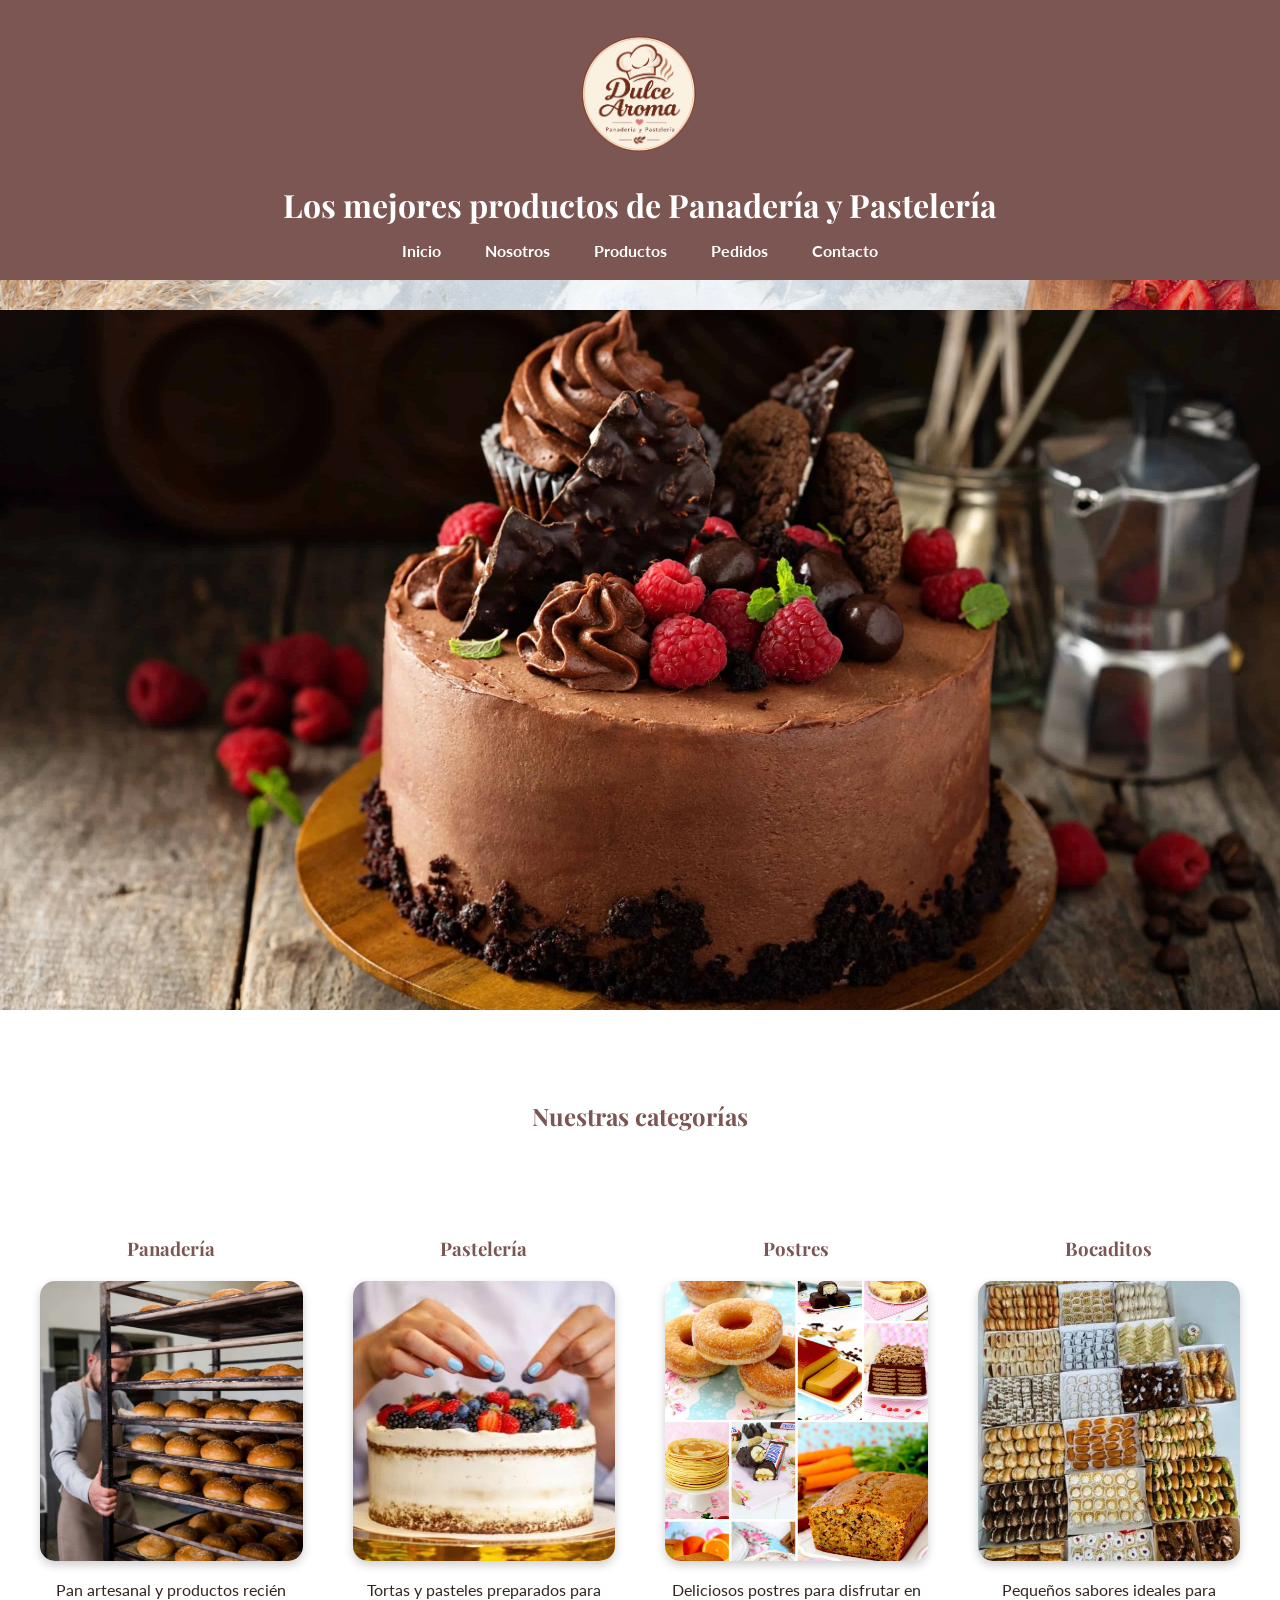
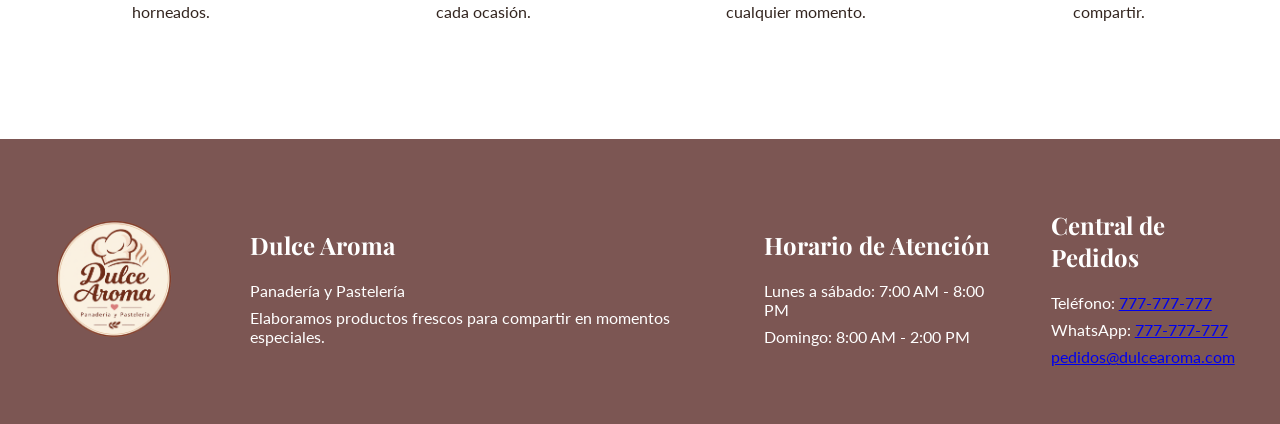
==== index.html @ d4d4fe7e "actualizacion 1" ====
<!DOCTYPE html>
<html lang="es">
<head>
    <meta charset="UTF-8">
    <meta name="viewport" content="width=device-width, initial-scale=1.0">
    <title>Dulce Aroma</title>

    <link rel="stylesheet" href="css/styles.css">

    <link rel="preconnect" href="https://fonts.googleapis.com">
    <link rel="preconnect" href="https://fonts.gstatic.com" crossorigin>
    <link href="https://fonts.googleapis.com/css2?family=Lato:wght@400;700&family=Playfair+Display:wght@600;700&display=swap" rel="stylesheet">
</head>

<body>

    <header>
        <img src="img/logo.webp" alt="Logotipo de Dulce Aroma">
        <h1>Los mejores productos de Panadería y Pastelería</h1>

        <nav>
            <a href="index.html">Inicio</a>
            <a href="nosotros.html">Nosotros</a>
            <a href="productos.html">Productos</a>
            <a href="pedidos.html">Pedidos</a>
            <a href="contacto.html">Contacto</a>
        </nav>
    </header>

    <main>

        <section class="slider">
            <div class="imagenes">
                <img src="img/BANNERS/banner1.webp" alt="Pan artesanal">
                <img src="img/BANNERS/banner2.webp" alt="Torta de chocolate">
                <img src="img/BANNERS/banner3.webp" alt="Pionono">
                <img src="img/BANNERS/banner4.webp" alt="Productos de panadería">
            </div>
        </section>

        <section class="categorias">
            <h2>Nuestras categorías</h2>

            <article>
                <h3>Panadería</h3>
                <img src="img/CATEGORIAS/categoria1.webp" alt="Productos de panadería">
                <p>Pan artesanal y productos recién horneados.</p>
            </article>

            <article>
                <h3>Pastelería</h3>
                <img src="img/CATEGORIAS/categoria2.webp" alt="Productos de pastelería">
                <p>Tortas y pasteles preparados para cada ocasión.</p>
            </article>

            <article>
                <h3>Postres</h3>
                <img src="img/CATEGORIAS/categoria3.webp" alt="Postres de Dulce Aroma">
                <p>Deliciosos postres para disfrutar en cualquier momento.</p>
            </article>

            <article>
                <h3>Bocaditos</h3>
                <img src="img/CATEGORIAS/categoria4.webp" alt="Bocaditos de Dulce Aroma">
                <p>Pequeños sabores ideales para compartir.</p>
            </article>

        </section>

    </main>

    <footer>

        <div>
            <img src="img/logo.webp" alt="Logotipo de Dulce Aroma">
        </div>

        <div>
            <h2>Dulce Aroma</h2>
            <p>Panadería y Pastelería</p>
            <p>Elaboramos productos frescos para compartir en momentos especiales.</p>
        </div>

        <div>
            <h2>Horario de Atención</h2>
            <p>Lunes a sábado: 7:00 AM - 8:00 PM</p>
            <p>Domingo: 8:00 AM - 2:00 PM</p>
        </div>

        <div>
            <h2>Central de Pedidos</h2>
            <p>Teléfono: <a href="tel:+51777777777">777-777-777</a></p>
            <p>WhatsApp: <a href="https://wa.me/51777777777">777-777-777</a></p>
            <p><a href="mailto:pedidos@dulcearoma.com">pedidos@dulcearoma.com</a></p>
        </div>

    </footer>

</body>
</html>
---- css/styles.css ----
* {
    box-sizing: border-box;
}

body {
    margin: 0;
    font-family: "lato", sans-serif;
    background-image: url('../img/fondo4.webp');
    background-size: cover;
    background-position: center;
    background-attachment: fixed;
    color: #33251F;
}
h1, h2, h3 {
    font-family: "Playfair Display", serif;
    
}


/* HEADER */

header {
    background-color: #7C5653;
    color: #FFFFFF;
    text-align: center;
    padding: 20px;
}

header img {
    width: 150px;
    max-width: 100%;
}

header h1 {
    color: #FFFFFF;
    margin: 10px 0 5px;
}

header p {
    margin: 0 0 20px;
    color: #FFFFFF;
}


/* MENU */

nav {
    margin-top: 15px;
}

nav a {
    color: #FFFFFF;
    text-decoration: none;
    margin: 0 20px;
    font-weight: bold;
}

nav a:hover {
    color: #F3E4D0;
}


/* CONTENIDO PRINCIPAL */

main {
    max-width: 1400px;
    margin: 0 auto;
    padding: 30px 40px;
}

section {
    margin-bottom: 70px;
}

section > h2 {
    text-align: center;
    color: #7C5653;
    margin-bottom: 35px;
}


/* PRIMERA SECCIÓN */

main section:first-child {
    width: 100vw;
    margin-left: calc(50% - 50vw);
    text-align: center;
}

main section:first-child img {
    width: 100%;
    display: block;
}

main section:first-child p {
    font-size: 18px;
}


/* CATEGORÍAS */

.categorias {
    display: grid;
    grid-template-columns: repeat(4, 1fr);
    gap: 50px;
}

.categorias h2 {
    grid-column: 1 / -1;
}


/* IMAGENES DE LAS CATEGORIAS */

.categorias article img {
    width: 100%;
    height: 280px;
    object-fit: cover;
    display: block;

    border-radius: 15px;
    box-shadow: 0 4px 10px rgba(0, 0, 0, 0.20);
}


/* PRODUCTOS DESTACADOS */

.productos-destacados {
    display: grid;
    grid-template-columns: repeat(4, 1fr);
    gap: 50px;
}

.productos-destacados h2 {
    grid-column: 1 / -1;
}


/* ARTÍCULOS */

article {
    background-color: transparent;
    padding: 0;
    margin: 0;
    text-align: center;
}

article h3 {
    color: #7C5653;
    margin-bottom: 20px;
}

article p {
    margin-top: 18px;
    line-height: 1.4;
}


/* FOOTER */

footer {
    background-color: #7C5653;
    color: #FFFFFF;
    padding: 50px 40px;

    display: flex;
    justify-content: space-around;
    align-items: center;

    gap: 60px;
}

footer section {
    margin-bottom: 0;
}

footer h2 {
    color: #FFFFFF;
}

footer p {
    margin: 8px 0;
}

footer img {
    width: 150px;
    height: auto;
}


/* SLIDER */

.slider {
    width: 100%;
    height: 700px;
    overflow: hidden;
}

.imagenes {
    display: flex;
    width: 400%;
    animation: cambiar 20s infinite;
}

.imagenes img {
    width: 25%;
    height: 700px;
    object-fit: cover;
}


/* ANIMACION DEL SLIDER */

@keyframes cambiar {

    0% {
        transform: translateX(0);
    }

    20% {
        transform: translateX(0);
    }

    25% {
        transform: translateX(-25%);
    }

    45% {
        transform: translateX(-25%);
    }

    50% {
        transform: translateX(-50%);
    }

    70% {
        transform: translateX(-50%);
    }

    75% {
        transform: translateX(-75%);
    }

    95% {
        transform: translateX(-75%);
    }

    100% {
        transform: translateX(0);
    }
}


/* PÁGINA NOSOTROS */

.nosotros-bloque {
    display: grid;
    grid-template-columns: 1fr 1fr;
    align-items: center;
    gap: 50px;
    max-width: 1200px;
    margin: 0 auto 70px;
    padding: 30px;
}

.nosotros-texto {
    text-align: left;
}

.nosotros-texto h2 {
    color: #7C5653;
    margin-bottom: 20px;
}

.nosotros-texto p {
    font-size: 18px;
    line-height: 1.6;
}

.nosotros-imagen img {
    width: 100%;
    height: 350px;
    object-fit: cover;
    border-radius: 20px;
    box-shadow: 0 4px 12px rgba(0, 0, 0, 0.20);
}


/* PÁGINA PRODUCTOS */

.producto-categoria {
    display: grid;
    grid-template-columns: 1fr 1fr;
    align-items: center;
    gap: 60px;
    max-width: 1200px;
    margin: 0 auto 70px;
    padding: 30px;
}

.producto-texto {
    text-align: left;
}

.producto-texto h2 {
    color: #7C5653;
    margin-bottom: 25px;
}

.producto-texto ul {
    padding-left: 25px;
}

.producto-texto li {
    font-size: 18px;
    margin-bottom: 10px;
}

.producto-imagen img {
    width: 100%;
    height: 350px;
    object-fit: cover;
    border-radius: 20px;
    box-shadow: 0 4px 12px rgba(0, 0, 0, 0.20);
}


/* RESPONSIVE TABLETS */

@media (max-width: 1024px) {

    main {
        padding: 30px;
    }

    nav a {
        margin: 0 10px;
    }

    .categorias {
        grid-template-columns: repeat(2, 1fr);
        gap: 30px;
    }

    .productos-destacados {
        grid-template-columns: repeat(2, 1fr);
        gap: 30px;
    }

    footer {
        gap: 30px;
    }

}


/* RESPONSIVE CELULARES */

@media (max-width: 768px) {

    /* BODY */

    body {
        background-attachment: scroll;
    }


    /* HEADER */

    header {
        padding: 15px;
    }

    header img {
        width: 120px;
    }

    header h1 {
        font-size: 24px;
    }


    /* MENÚ */

    nav {
        display: flex;
        flex-direction: column;
        align-items: center;
        gap: 12px;
    }

    nav a {
        margin: 0;
    }


    /* CONTENIDO */

    main {
        padding: 20px;
    }

    main h1 {
        font-size: 28px;
    }


    /* CATEGORÍAS */

    .categorias {
        grid-template-columns: 1fr;
        gap: 40px;
    }

    .categorias article img {
        height: 300px;
    }


    /* PRODUCTOS DESTACADOS */

    .productos-destacados {
        grid-template-columns: 1fr;
        gap: 40px;
    }


    /* SLIDER */

    .slider {
        height: 400px;
    }

    .imagenes img {
        height: 400px;
    }


    /* NOSOTROS */

    .nosotros-bloque {
        grid-template-columns: 1fr;
        gap: 30px;
        padding: 20px;
        margin-bottom: 50px;
    }

    .nosotros-texto {
        text-align: left;
    }

    .nosotros-texto h2 {
        text-align: center;
    }

    .nosotros-texto p {
        font-size: 16px;
    }

    .nosotros-imagen img {
        height: 300px;
    }


    /* PRODUCTOS */

    .producto-categoria {
        grid-template-columns: 1fr;
        gap: 30px;
        padding: 20px;
        margin-bottom: 50px;
    }

    .producto-texto {
        order: 1;
    }

    .producto-imagen {
        order: 2;
    }

    .producto-imagen img {
        height: 300px;
    }


    /* FOOTER */

    footer {
        flex-direction: column;
        text-align: center;
        padding: 40px 20px;
        gap: 30px;
    }

    footer section {
        width: 100%;
    }

    footer img {
        width: 120px;
    }

}
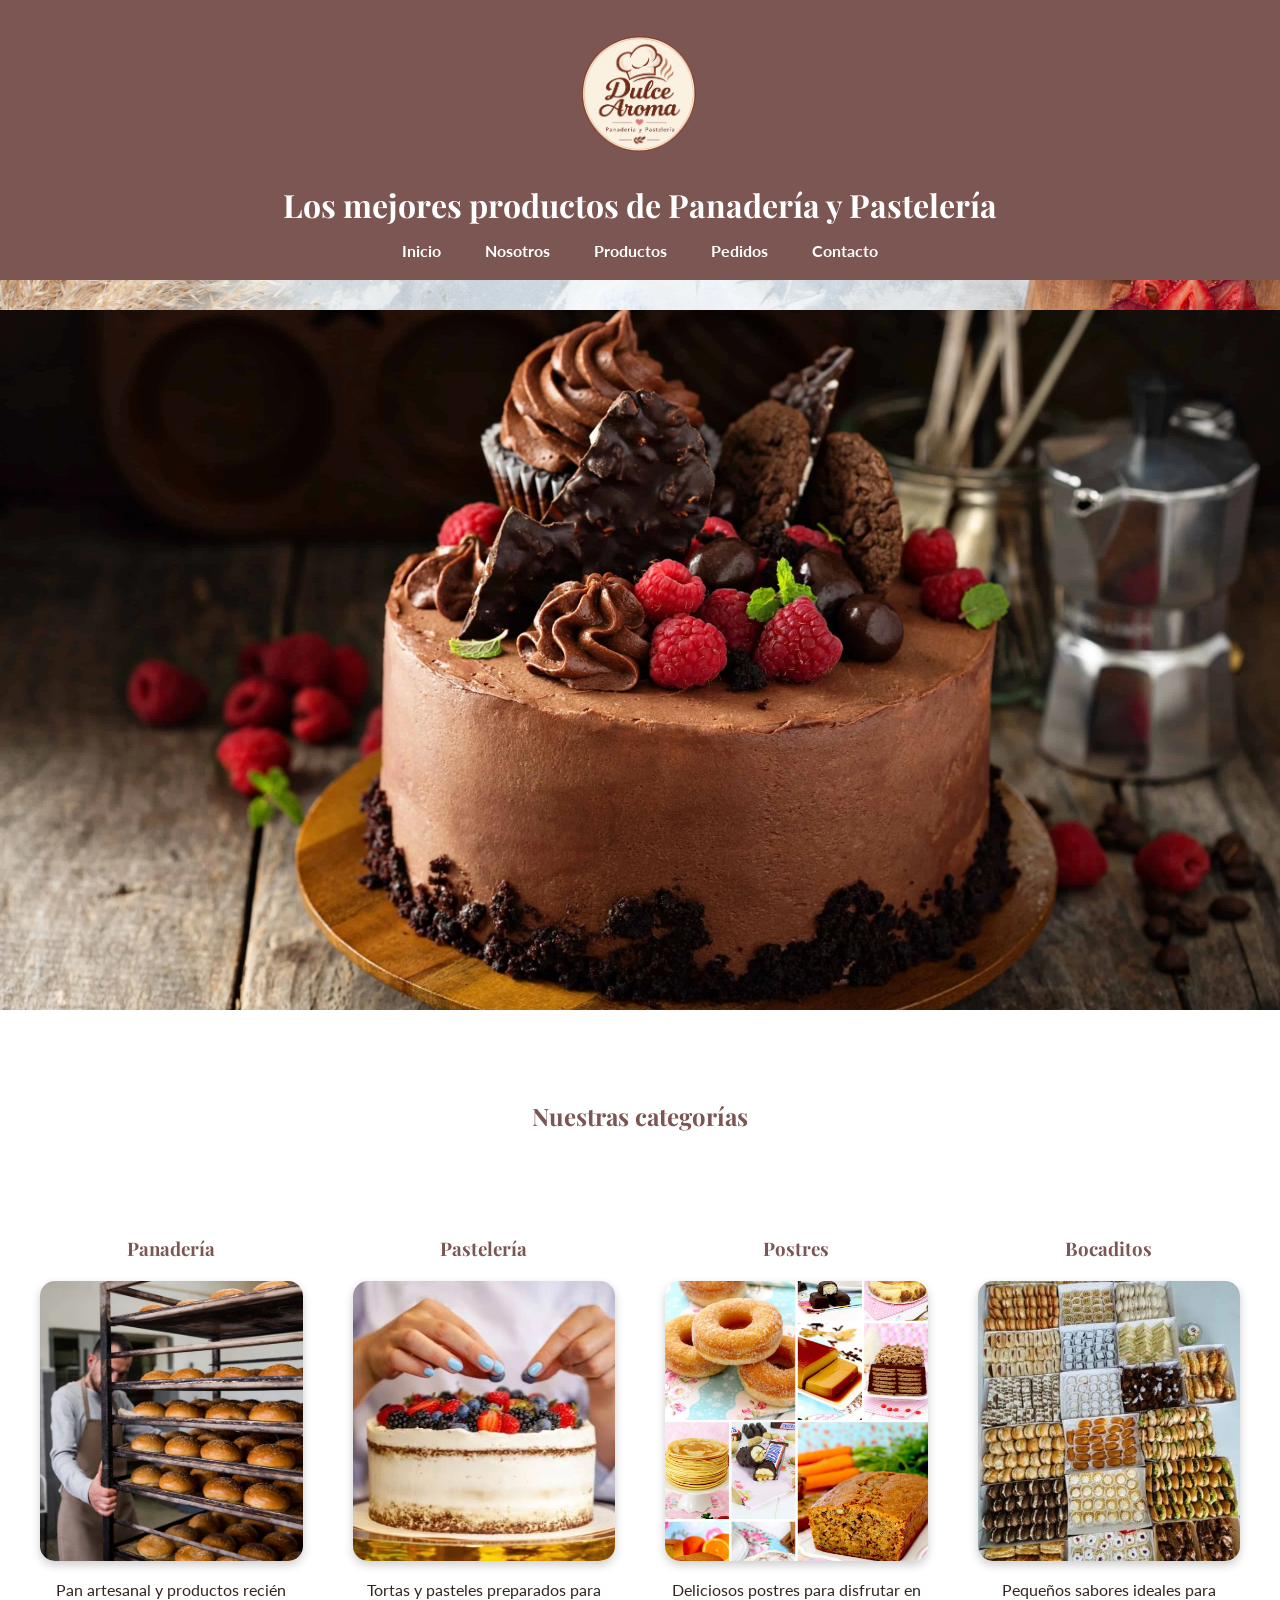
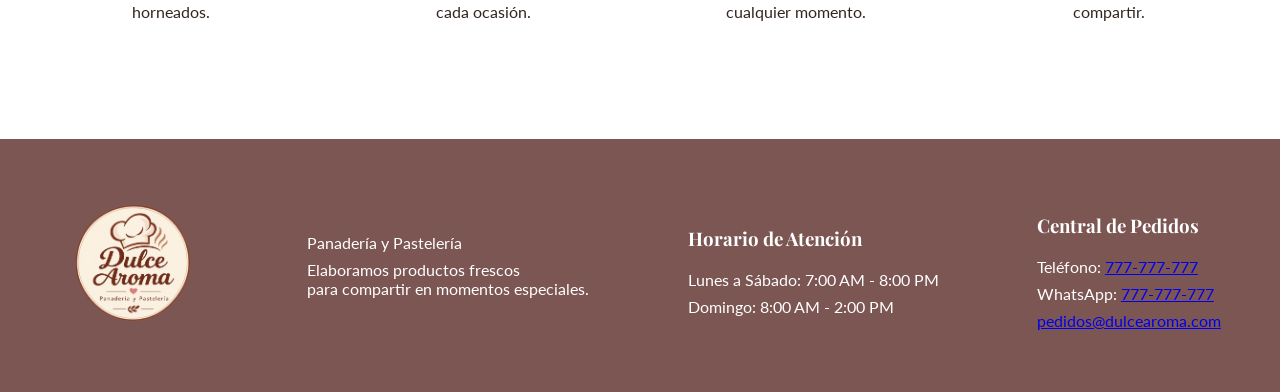
==== commit 71817ec4: "actualizacion 2" ====
--- a/index.html
+++ b/index.html
@@ -1,11 +1,13 @@
 <!DOCTYPE html>
 <html lang="es">
+
 <head>
     <meta charset="UTF-8">
     <meta name="viewport" content="width=device-width, initial-scale=1.0">
-    <title>Dulce Aroma</title>
 
     <link rel="stylesheet" href="css/styles.css">
+
+    <title>Dulce Aroma</title>
 
     <link rel="preconnect" href="https://fonts.googleapis.com">
     <link rel="preconnect" href="https://fonts.gstatic.com" crossorigin>
@@ -15,7 +17,9 @@
 <body>
 
     <header>
+
         <img src="img/logo.webp" alt="Logotipo de Dulce Aroma">
+
         <h1>Los mejores productos de Panadería y Pastelería</h1>
 
         <nav>
@@ -25,44 +29,66 @@
             <a href="pedidos.html">Pedidos</a>
             <a href="contacto.html">Contacto</a>
         </nav>
+
     </header>
 
     <main>
 
         <section class="slider">
+
             <div class="imagenes">
+
                 <img src="img/BANNERS/banner1.webp" alt="Pan artesanal">
                 <img src="img/BANNERS/banner2.webp" alt="Torta de chocolate">
                 <img src="img/BANNERS/banner3.webp" alt="Pionono">
-                <img src="img/BANNERS/banner4.webp" alt="Productos de panadería">
+                <img src="img/BANNERS/banner4.webp" alt="Panadería">
+
             </div>
+
         </section>
 
         <section class="categorias">
+
             <h2>Nuestras categorías</h2>
 
             <article>
+
                 <h3>Panadería</h3>
+
                 <img src="img/CATEGORIAS/categoria1.webp" alt="Productos de panadería">
+
                 <p>Pan artesanal y productos recién horneados.</p>
+
             </article>
 
             <article>
+
                 <h3>Pastelería</h3>
+
                 <img src="img/CATEGORIAS/categoria2.webp" alt="Productos de pastelería">
+
                 <p>Tortas y pasteles preparados para cada ocasión.</p>
+
             </article>
 
             <article>
+
                 <h3>Postres</h3>
+
                 <img src="img/CATEGORIAS/categoria3.webp" alt="Postres de Dulce Aroma">
+
                 <p>Deliciosos postres para disfrutar en cualquier momento.</p>
+
             </article>
 
             <article>
+
                 <h3>Bocaditos</h3>
+
                 <img src="img/CATEGORIAS/categoria4.webp" alt="Bocaditos de Dulce Aroma">
+
                 <p>Pequeños sabores ideales para compartir.</p>
+
             </article>
 
         </section>
@@ -72,26 +98,39 @@
     <footer>
 
         <div>
+
             <img src="img/logo.webp" alt="Logotipo de Dulce Aroma">
+
         </div>
 
         <div>
-            <h2>Dulce Aroma</h2>
+
             <p>Panadería y Pastelería</p>
-            <p>Elaboramos productos frescos para compartir en momentos especiales.</p>
+
+            <p>Elaboramos productos frescos <br> para compartir en momentos especiales.</p>
+
         </div>
 
         <div>
-            <h2>Horario de Atención</h2>
-            <p>Lunes a sábado: 7:00 AM - 8:00 PM</p>
+
+            <h3>Horario de Atención</h3>
+
+            <p>Lunes a Sábado: 7:00 AM - 8:00 PM</p>
+
             <p>Domingo: 8:00 AM - 2:00 PM</p>
+
         </div>
 
         <div>
-            <h2>Central de Pedidos</h2>
+
+            <h3>Central de Pedidos</h3>
+
             <p>Teléfono: <a href="tel:+51777777777">777-777-777</a></p>
-            <p>WhatsApp: <a href="https://wa.me/51777777777">777-777-777</a></p>
+
+            <p>WhatsApp: <a href="https://wa.me/51777777777" target="_blank" rel="noopener noreferrer">777-777-777</a></p>
+
             <p><a href="mailto:pedidos@dulcearoma.com">pedidos@dulcearoma.com</a></p>
+
         </div>
 
     </footer>
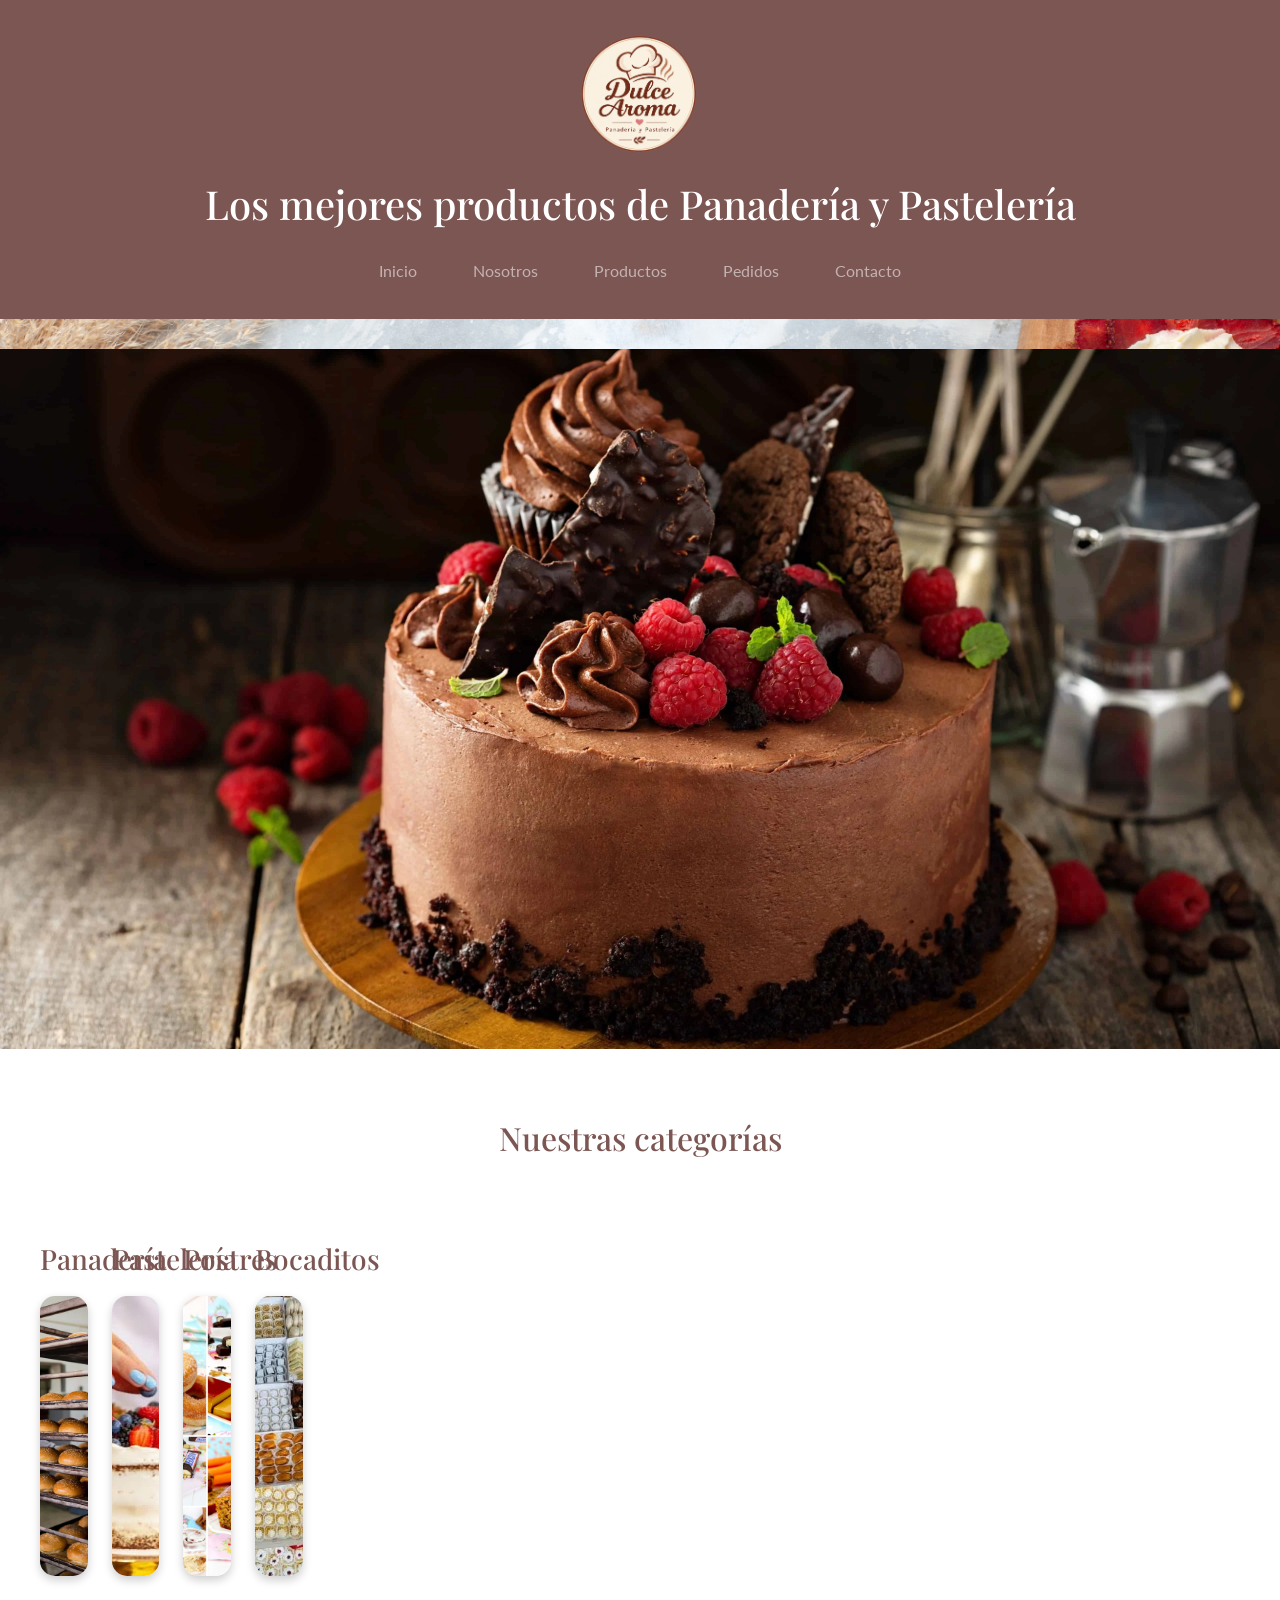
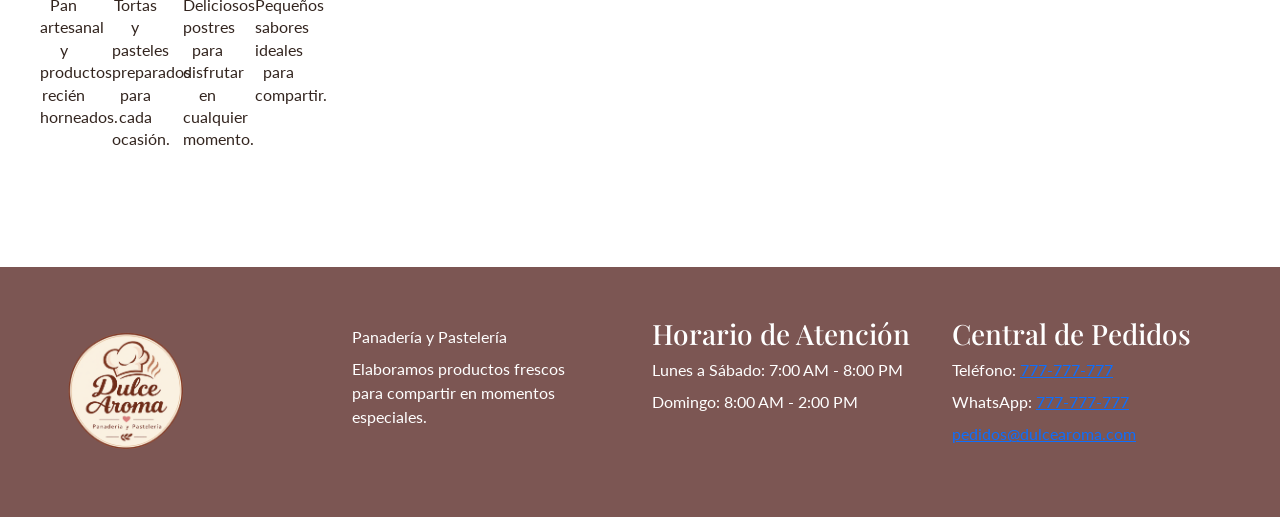
==== commit 64329bdb: "actualizacion 3" ====
--- a/index.html
+++ b/index.html
@@ -1,3 +1,4 @@
+
 <!DOCTYPE html>
 <html lang="es">
 
@@ -5,10 +6,17 @@
     <meta charset="UTF-8">
     <meta name="viewport" content="width=device-width, initial-scale=1.0">
 
+    <!-- Bootstrap 5.3.8 -->
+    <link href="https://cdn.jsdelivr.net/npm/bootstrap@5.3.8/dist/css/bootstrap.min.css" rel="stylesheet"
+        integrity="sha384-sRIl4kxILFvY47J16cr9ZwB07vP4J8+LH7qKQnuqkuIAvNWLzeN8tE5YBujZqJLB"
+        crossorigin="anonymous">
+
+    <!-- CSS personalizado -->
     <link rel="stylesheet" href="css/styles.css">
 
     <title>Dulce Aroma</title>
 
+    <!-- Fuentes personalizadas -->
     <link rel="preconnect" href="https://fonts.googleapis.com">
     <link rel="preconnect" href="https://fonts.gstatic.com" crossorigin>
     <link href="https://fonts.googleapis.com/css2?family=Lato:wght@400;700&family=Playfair+Display:wght@600;700&display=swap" rel="stylesheet">
@@ -16,24 +24,66 @@
 
 <body>
 
+    <!-- HEADER -->
     <header>
 
         <img src="img/logo.webp" alt="Logotipo de Dulce Aroma">
 
         <h1>Los mejores productos de Panadería y Pastelería</h1>
 
-        <nav>
-            <a href="index.html">Inicio</a>
-            <a href="nosotros.html">Nosotros</a>
-            <a href="productos.html">Productos</a>
-            <a href="pedidos.html">Pedidos</a>
-            <a href="contacto.html">Contacto</a>
+        <!-- MENÚ RESPONSIVE BOOTSTRAP -->
+        <nav class="navbar navbar-expand-lg navbar-dark">
+
+            <div class="container-fluid justify-content-start">
+
+                <button class="navbar-toggler" type="button"
+                    data-bs-toggle="collapse"
+                    data-bs-target="#menuPrincipal"
+                    aria-controls="menuPrincipal"
+                    aria-expanded="false"
+                    aria-label="Abrir menú de navegación">
+
+                    <span class="navbar-toggler-icon"></span>
+
+                </button>
+
+                <div class="collapse navbar-collapse justify-content-center" id="menuPrincipal">
+
+                    <ul class="navbar-nav">
+
+                        <li class="nav-item">
+                            <a class="nav-link" href="index.html">Inicio</a>
+                        </li>
+
+                        <li class="nav-item">
+                            <a class="nav-link" href="nosotros.html">Nosotros</a>
+                        </li>
+
+                        <li class="nav-item">
+                            <a class="nav-link" href="productos.html">Productos</a>
+                        </li>
+
+                        <li class="nav-item">
+                            <a class="nav-link" href="pedidos.html">Pedidos</a>
+                        </li>
+
+                        <li class="nav-item">
+                            <a class="nav-link" href="contacto.html">Contacto</a>
+                        </li>
+
+                    </ul>
+
+                </div>
+
+            </div>
+
         </nav>
 
     </header>
 
     <main>
 
+        <!-- SLIDER -->
         <section class="slider">
 
             <div class="imagenes">
@@ -47,93 +97,130 @@
 
         </section>
 
+        <!-- CATEGORÍAS CON BOOTSTRAP -->
         <section class="categorias">
 
             <h2>Nuestras categorías</h2>
 
-            <article>
-
-                <h3>Panadería</h3>
-
-                <img src="img/CATEGORIAS/categoria1.webp" alt="Productos de panadería">
-
-                <p>Pan artesanal y productos recién horneados.</p>
-
-            </article>
-
-            <article>
-
-                <h3>Pastelería</h3>
-
-                <img src="img/CATEGORIAS/categoria2.webp" alt="Productos de pastelería">
-
-                <p>Tortas y pasteles preparados para cada ocasión.</p>
-
-            </article>
-
-            <article>
-
-                <h3>Postres</h3>
-
-                <img src="img/CATEGORIAS/categoria3.webp" alt="Postres de Dulce Aroma">
-
-                <p>Deliciosos postres para disfrutar en cualquier momento.</p>
-
-            </article>
-
-            <article>
-
-                <h3>Bocaditos</h3>
-
-                <img src="img/CATEGORIAS/categoria4.webp" alt="Bocaditos de Dulce Aroma">
-
-                <p>Pequeños sabores ideales para compartir.</p>
-
-            </article>
+            <div class="row g-4">
+
+                <article class="col-12 col-md-6 col-lg-3">
+
+                    <h3>Panadería</h3>
+
+                    <img src="img/CATEGORIAS/categoria1.webp"
+                        alt="Productos de panadería">
+
+                    <p>Pan artesanal y productos recién horneados.</p>
+
+                </article>
+
+                <article class="col-12 col-md-6 col-lg-3">
+
+                    <h3>Pastelería</h3>
+
+                    <img src="img/CATEGORIAS/categoria2.webp"
+                        alt="Productos de pastelería">
+
+                    <p>Tortas y pasteles preparados para cada ocasión.</p>
+
+                </article>
+
+                <article class="col-12 col-md-6 col-lg-3">
+
+                    <h3>Postres</h3>
+
+                    <img src="img/CATEGORIAS/categoria3.webp"
+                        alt="Postres de Dulce Aroma">
+
+                    <p>Deliciosos postres para disfrutar en cualquier momento.</p>
+
+                </article>
+
+                <article class="col-12 col-md-6 col-lg-3">
+
+                    <h3>Bocaditos</h3>
+
+                    <img src="img/CATEGORIAS/categoria4.webp"
+                        alt="Bocaditos de Dulce Aroma">
+
+                    <p>Pequeños sabores ideales para compartir.</p>
+
+                </article>
+
+            </div>
 
         </section>
 
     </main>
 
+    <!-- FOOTER CON BOOTSTRAP -->
     <footer>
 
-        <div>
-
-            <img src="img/logo.webp" alt="Logotipo de Dulce Aroma">
+        <div class="container-fluid">
+
+            <div class="row g-4">
+
+                <!-- LOGOTIPO -->
+                <div class="col-12 col-sm-6 col-lg-3 footer-col">
+
+                    <img src="img/logo.webp" alt="Logotipo de Dulce Aroma">
+
+                </div>
+
+                <!-- DESCRIPCIÓN -->
+                <div class="col-12 col-sm-6 col-lg-3 footer-col">
+
+                    <p>Panadería y Pastelería</p>
+
+                    <p>Elaboramos productos frescos <br>
+                        para compartir en momentos especiales.</p>
+
+                </div>
+
+                <!-- HORARIOS -->
+                <div class="col-12 col-sm-6 col-lg-3 footer-col">
+
+                    <h3>Horario de Atención</h3>
+
+                    <p>Lunes a Sábado: 7:00 AM - 8:00 PM</p>
+
+                    <p>Domingo: 8:00 AM - 2:00 PM</p>
+
+                </div>
+
+                <!-- CONTACTO -->
+                <div class="col-12 col-sm-6 col-lg-3 footer-col">
+
+                    <h3>Central de Pedidos</h3>
+
+                    <p>Teléfono:
+                        <a href="tel:+51777777777">777-777-777</a>
+                    </p>
+
+                    <p>WhatsApp:
+                        <a href="https://wa.me/51777777777"
+                            target="_blank" rel="noopener noreferrer">777-777-777</a>
+                    </p>
+
+                    <p>
+                        <a href="mailto:pedidos@dulcearoma.com">
+                            pedidos@dulcearoma.com
+                        </a>
+                    </p>
+
+                </div>
+
+            </div>
 
         </div>
 
-        <div>
-
-            <p>Panadería y Pastelería</p>
-
-            <p>Elaboramos productos frescos <br> para compartir en momentos especiales.</p>
-
-        </div>
-
-        <div>
-
-            <h3>Horario de Atención</h3>
-
-            <p>Lunes a Sábado: 7:00 AM - 8:00 PM</p>
-
-            <p>Domingo: 8:00 AM - 2:00 PM</p>
-
-        </div>
-
-        <div>
-
-            <h3>Central de Pedidos</h3>
-
-            <p>Teléfono: <a href="tel:+51777777777">777-777-777</a></p>
-
-            <p>WhatsApp: <a href="https://wa.me/51777777777" target="_blank" rel="noopener noreferrer">777-777-777</a></p>
-
-            <p><a href="mailto:pedidos@dulcearoma.com">pedidos@dulcearoma.com</a></p>
-
-        </div>
-
     </footer>
 
+    <!-- Bootstrap 5.3.8 JavaScript -->
+    <script src="https://cdn.jsdelivr.net/npm/bootstrap@5.3.8/dist/js/bootstrap.bundle.min.js"
+        integrity="sha384-FKyoEForCGlyvwx9Hj09JcYn3nv7wiPVlz7YYwJrWVcXK/BmnVDxM+D2scQbITxI"
+        crossorigin="anonymous"></script>
+
 </body>
-</html>+</html>
--- a/css/styles.css
+++ b/css/styles.css
@@ -1,3 +1,4 @@
+
 * {
     box-sizing: border-box;
 }
@@ -11,9 +12,9 @@
     background-attachment: fixed;
     color: #33251F;
 }
+
 h1, h2, h3 {
     font-family: "Playfair Display", serif;
-    
 }
 
 
@@ -110,14 +111,13 @@
 }
 
 
-/* IMAGENES DE LAS CATEGORIAS */
+/* IMÁGENES DE LAS CATEGORÍAS */
 
 .categorias article img {
     width: 100%;
     height: 280px;
     object-fit: cover;
     display: block;
-
     border-radius: 15px;
     box-shadow: 0 4px 10px rgba(0, 0, 0, 0.20);
 }
@@ -162,15 +162,13 @@
     background-color: #7C5653;
     color: #FFFFFF;
     padding: 50px 40px;
-
     display: flex;
     justify-content: space-around;
     align-items: center;
-
     gap: 60px;
 }
 
-footer section {
+footer div {
     margin-bottom: 0;
 }
 
@@ -209,7 +207,7 @@
 }
 
 
-/* ANIMACION DEL SLIDER */
+/* ANIMACIÓN DEL SLIDER */
 
 @keyframes cambiar {
 
@@ -289,10 +287,9 @@
 /* PÁGINA PRODUCTOS */
 
 .producto-categoria {
-    display: grid;
-    grid-template-columns: 1fr 1fr;
-    align-items: center;
-    gap: 60px;
+    /* Bootstrap controla la distribución de columnas */
+    display: block;
+
     max-width: 1200px;
     margin: 0 auto 70px;
     padding: 30px;
@@ -317,9 +314,11 @@
 }
 
 .producto-imagen img {
+    display: block;
     width: 100%;
-    height: 350px;
-    object-fit: cover;
+    height: auto;
+    max-height: 350px;
+    object-fit: contain;
     border-radius: 20px;
     box-shadow: 0 4px 12px rgba(0, 0, 0, 0.20);
 }
@@ -350,7 +349,6 @@
     footer {
         gap: 30px;
     }
-
 }
 
 
@@ -465,22 +463,20 @@
     /* PRODUCTOS */
 
     .producto-categoria {
-        grid-template-columns: 1fr;
-        gap: 30px;
+        display: block;
         padding: 20px;
         margin-bottom: 50px;
     }
 
     .producto-texto {
-        order: 1;
-    }
-
-    .producto-imagen {
-        order: 2;
+        text-align: left;
     }
 
     .producto-imagen img {
-        height: 300px;
+        width: 100%;
+        height: auto;
+        max-height: 300px;
+        object-fit: contain;
     }
 
 
@@ -493,12 +489,11 @@
         gap: 30px;
     }
 
-    footer section {
+    footer div {
         width: 100%;
     }
 
     footer img {
         width: 120px;
     }
-
-}+}
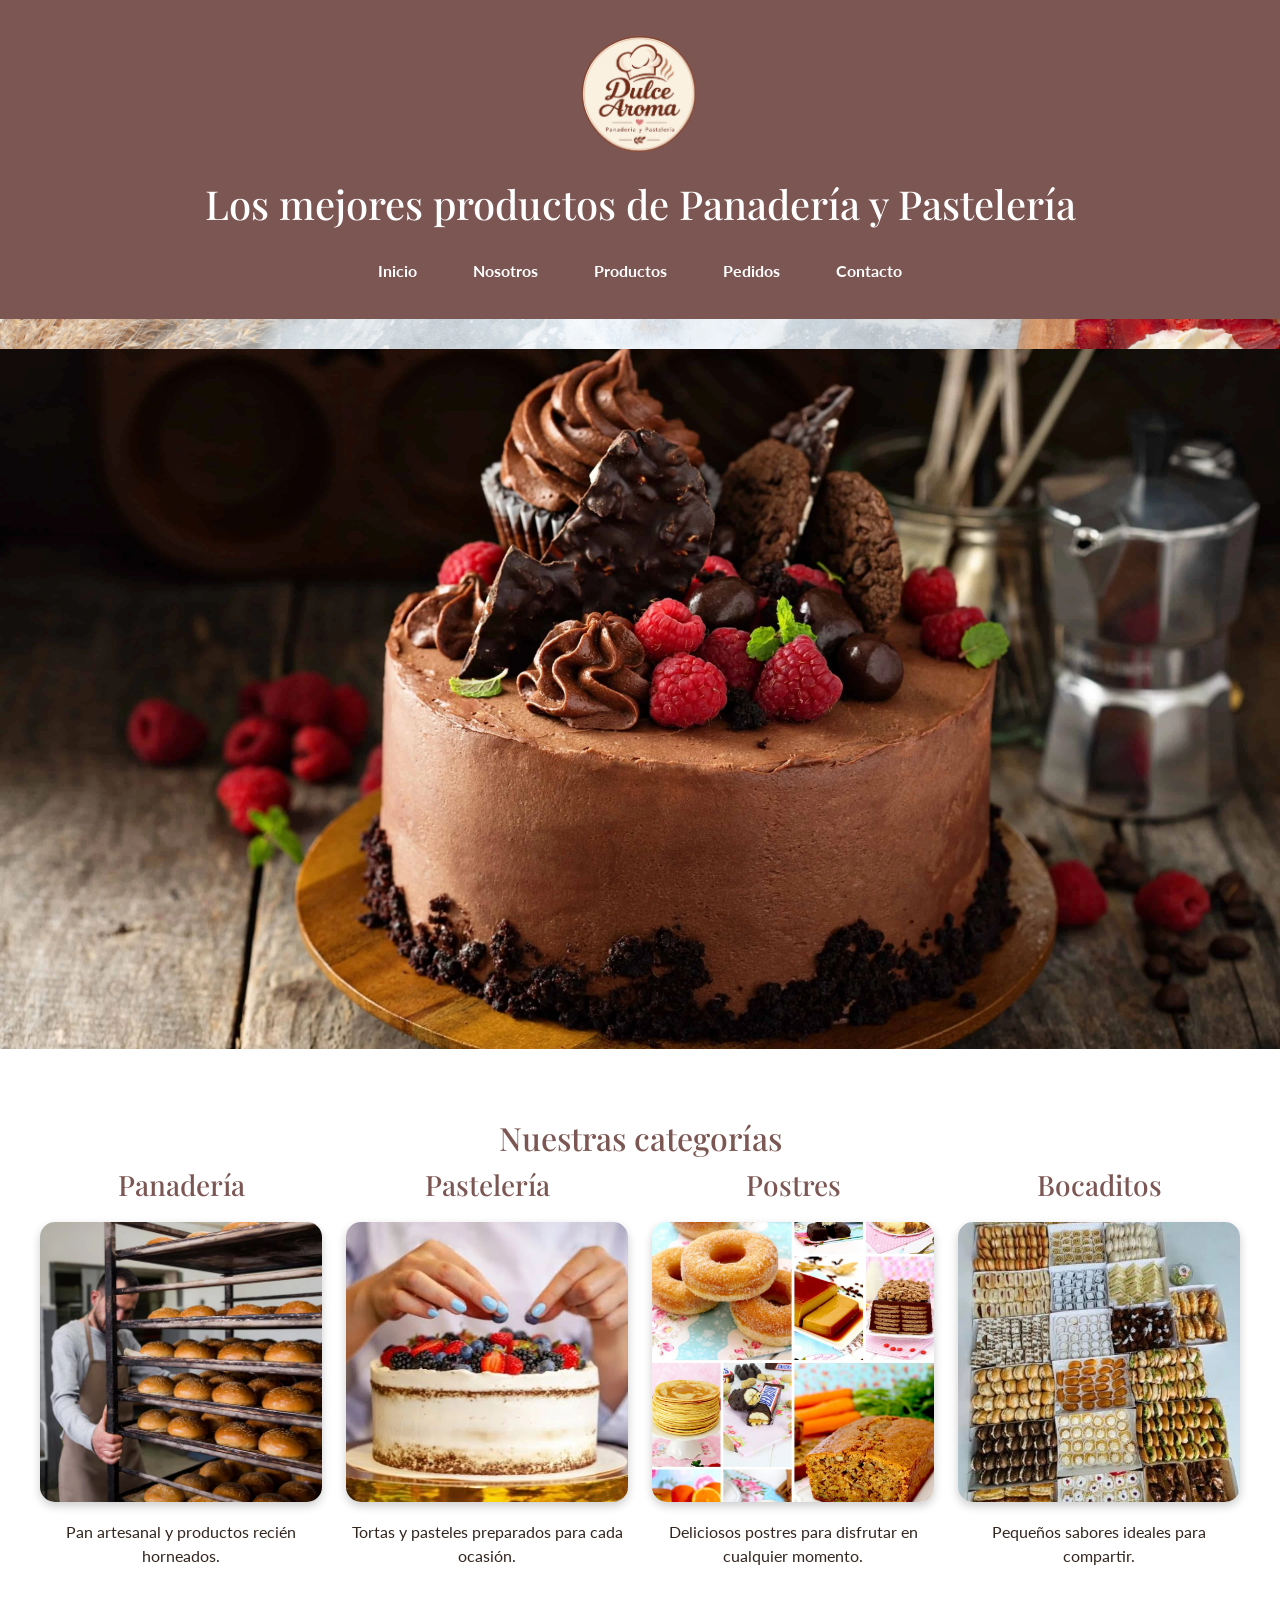
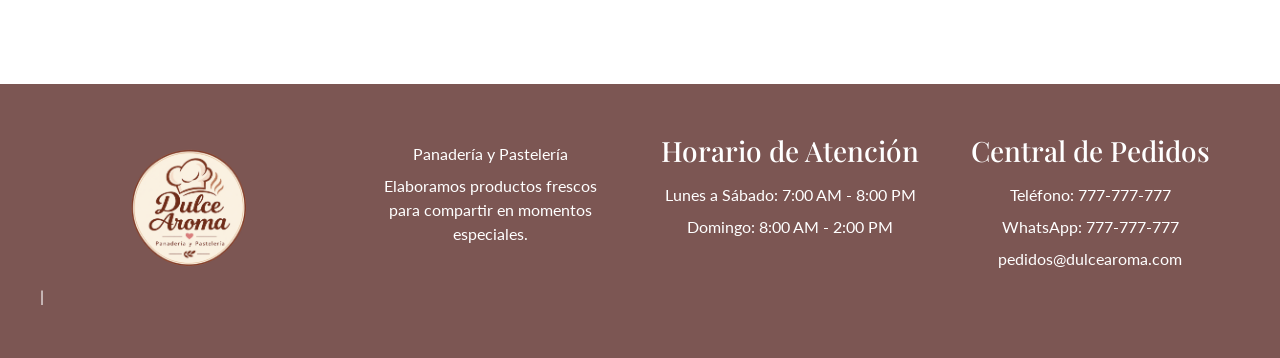
==== commit 834ccc76: "actualizacion 4" ====
--- a/index.html
+++ b/index.html
@@ -209,7 +209,7 @@
                         </a>
                     </p>
 
-                </div>
+                </div>|
 
             </div>
 
--- a/css/styles.css
+++ b/css/styles.css
@@ -1,3 +1,7 @@
+
+/* =========================================================
+   1. CONFIGURACIÓN GENERAL
+========================================================= */
 
 * {
     box-sizing: border-box;
@@ -5,20 +9,28 @@
 
 body {
     margin: 0;
-    font-family: "lato", sans-serif;
-    background-image: url('../img/fondo4.webp');
+    font-family: "Lato", sans-serif;
+    background-image: url("../img/fondo4.webp");
     background-size: cover;
     background-position: center;
     background-attachment: fixed;
     color: #33251F;
 }
 
-h1, h2, h3 {
+h1,
+h2,
+h3 {
     font-family: "Playfair Display", serif;
 }
 
-
-/* HEADER */
+img {
+    max-width: 100%;
+}
+
+
+/* =========================================================
+   2. HEADER
+========================================================= */
 
 header {
     background-color: #7C5653;
@@ -27,9 +39,13 @@
     padding: 20px;
 }
 
-header img {
+header > img {
+    display: block;
     width: 150px;
     max-width: 100%;
+    height: auto;
+    margin: 0 auto;
+    animation: aparecerLogo 1s ease both;
 }
 
 header h1 {
@@ -37,225 +53,214 @@
     margin: 10px 0 5px;
 }
 
-header p {
-    margin: 0 0 20px;
+
+/* =========================================================
+   3. MENÚ DE NAVEGACIÓN
+========================================================= */
+
+header .navbar {
+    margin-top: 15px;
+    padding: 8px 0;
+}
+
+header .navbar .container-fluid {
+    justify-content: flex-start;
+}
+
+header .navbar-toggler {
+    border-color: rgba(255, 255, 255, 0.6);
+}
+
+header .navbar-toggler:focus {
+    box-shadow: 0 0 0 0.2rem rgba(255, 255, 255, 0.25);
+}
+
+header .navbar-nav {
+    gap: 20px;
+}
+
+header .navbar .nav-link {
     color: #FFFFFF;
-}
-
-
-/* MENU */
-
-nav {
+    font-weight: 700;
+    margin: 0 10px;
+    transition: color 0.3s ease;
+}
+
+header .navbar .nav-link:hover,
+header .navbar .nav-link.active {
+    color: #F3E4D0;
+}
+
+/* Navegación HTML antigua */
+
+header nav:not(.navbar) {
     margin-top: 15px;
 }
 
-nav a {
+header nav:not(.navbar) a {
+    display: inline-block;
     color: #FFFFFF;
     text-decoration: none;
     margin: 0 20px;
-    font-weight: bold;
-}
-
-nav a:hover {
+    font-weight: 700;
+    transition: color 0.3s ease;
+}
+
+header nav:not(.navbar) a:hover {
     color: #F3E4D0;
 }
 
 
-/* CONTENIDO PRINCIPAL */
+/* =========================================================
+   4. CONTENIDO PRINCIPAL
+========================================================= */
 
 main {
+    width: 100%;
     max-width: 1400px;
     margin: 0 auto;
     padding: 30px 40px;
 }
 
-section {
+main > h1 {
+    text-align: center;
+    color: #33251F;
+    margin-bottom: 25px;
+    animation: aparecerTitulo 0.8s ease both;
+}
+
+main > p {
+    line-height: 1.6;
+}
+
+
+/* =========================================================
+   5. SLIDER / CARRUSEL DE INICIO
+========================================================= */
+
+.slider {
+    position: relative;
+    width: 100vw;
+    height: 700px;
+    margin-left: calc(50% - 50vw);
     margin-bottom: 70px;
-}
-
-section > h2 {
+    overflow: hidden;
+}
+
+.imagenes {
+    display: flex;
+    width: 400%;
+    height: 100%;
+    animation: cambiar 20s infinite;
+    will-change: transform;
+}
+
+.imagenes img {
+    display: block;
+    flex: 0 0 25%;
+    width: 25%;
+    height: 100%;
+    object-fit: cover;
+}
+
+/* Animación 1: movimiento automático del carrusel */
+
+@keyframes cambiar {
+    0%, 20% {
+        transform: translateX(0);
+    }
+
+    25%, 45% {
+        transform: translateX(-25%);
+    }
+
+    50%, 70% {
+        transform: translateX(-50%);
+    }
+
+    75%, 95% {
+        transform: translateX(-75%);
+    }
+
+    100% {
+        transform: translateX(0);
+    }
+}
+
+
+/* =========================================================
+   6. CATEGORÍAS DE INICIO
+========================================================= */
+
+.categorias {
+    display: block;
+    width: 100%;
+    margin-bottom: 70px;
+}
+
+.categorias > h2 {
     text-align: center;
     color: #7C5653;
     margin-bottom: 35px;
 }
 
-
-/* PRIMERA SECCIÓN */
-
-main section:first-child {
-    width: 100vw;
-    margin-left: calc(50% - 50vw);
+.categorias article {
+    background-color: transparent;
+    padding: 0 12px;
+    margin: 0;
     text-align: center;
-}
-
-main section:first-child img {
-    width: 100%;
-    display: block;
-}
-
-main section:first-child p {
-    font-size: 18px;
-}
-
-
-/* CATEGORÍAS */
-
-.categorias {
-    display: grid;
-    grid-template-columns: repeat(4, 1fr);
-    gap: 50px;
-}
-
-.categorias h2 {
-    grid-column: 1 / -1;
-}
-
-
-/* IMÁGENES DE LAS CATEGORÍAS */
+    animation: aparecerCategoria 0.8s ease both;
+}
+
+.categorias article h3 {
+    color: #7C5653;
+    margin-bottom: 20px;
+}
 
 .categorias article img {
+    display: block;
     width: 100%;
     height: 280px;
     object-fit: cover;
-    display: block;
     border-radius: 15px;
     box-shadow: 0 4px 10px rgba(0, 0, 0, 0.20);
-}
-
-
-/* PRODUCTOS DESTACADOS */
+    transition: transform 0.4s ease;
+}
+
+.categorias article img:hover {
+    transform: scale(1.04);
+}
+
+.categorias article p {
+    margin-top: 18px;
+    line-height: 1.5;
+}
+
+
+/* =========================================================
+   7. PRODUCTOS DESTACADOS
+========================================================= */
 
 .productos-destacados {
-    display: grid;
-    grid-template-columns: repeat(4, 1fr);
-    gap: 50px;
-}
-
-.productos-destacados h2 {
-    grid-column: 1 / -1;
-}
-
-
-/* ARTÍCULOS */
-
-article {
-    background-color: transparent;
-    padding: 0;
-    margin: 0;
+    display: block;
+    width: 100%;
+    margin-bottom: 70px;
+}
+
+.productos-destacados > h2 {
     text-align: center;
-}
-
-article h3 {
     color: #7C5653;
-    margin-bottom: 20px;
-}
-
-article p {
-    margin-top: 18px;
-    line-height: 1.4;
-}
-
-
-/* FOOTER */
-
-footer {
-    background-color: #7C5653;
-    color: #FFFFFF;
-    padding: 50px 40px;
-    display: flex;
-    justify-content: space-around;
-    align-items: center;
-    gap: 60px;
-}
-
-footer div {
-    margin-bottom: 0;
-}
-
-footer h2 {
-    color: #FFFFFF;
-}
-
-footer p {
-    margin: 8px 0;
-}
-
-footer img {
-    width: 150px;
-    height: auto;
-}
-
-
-/* SLIDER */
-
-.slider {
-    width: 100%;
-    height: 700px;
-    overflow: hidden;
-}
-
-.imagenes {
-    display: flex;
-    width: 400%;
-    animation: cambiar 20s infinite;
-}
-
-.imagenes img {
-    width: 25%;
-    height: 700px;
-    object-fit: cover;
-}
-
-
-/* ANIMACIÓN DEL SLIDER */
-
-@keyframes cambiar {
-
-    0% {
-        transform: translateX(0);
-    }
-
-    20% {
-        transform: translateX(0);
-    }
-
-    25% {
-        transform: translateX(-25%);
-    }
-
-    45% {
-        transform: translateX(-25%);
-    }
-
-    50% {
-        transform: translateX(-50%);
-    }
-
-    70% {
-        transform: translateX(-50%);
-    }
-
-    75% {
-        transform: translateX(-75%);
-    }
-
-    95% {
-        transform: translateX(-75%);
-    }
-
-    100% {
-        transform: translateX(0);
-    }
-}
-
-
-/* PÁGINA NOSOTROS */
+    margin-bottom: 35px;
+}
+
+
+/* =========================================================
+   8. PÁGINA NOSOTROS
+========================================================= */
 
 .nosotros-bloque {
-    display: grid;
-    grid-template-columns: 1fr 1fr;
-    align-items: center;
-    gap: 50px;
+    display: block;
+    width: 100%;
     max-width: 1200px;
     margin: 0 auto 70px;
     padding: 30px;
@@ -275,21 +280,28 @@
     line-height: 1.6;
 }
 
+.nosotros-texto ul {
+    line-height: 1.8;
+}
+
 .nosotros-imagen img {
+    display: block;
     width: 100%;
     height: 350px;
     object-fit: cover;
     border-radius: 20px;
     box-shadow: 0 4px 12px rgba(0, 0, 0, 0.20);
-}
-
-
-/* PÁGINA PRODUCTOS */
+    animation: aparecerImagen 1s ease both;
+}
+
+
+/* =========================================================
+   9. PÁGINA PRODUCTOS
+========================================================= */
 
 .producto-categoria {
-    /* Bootstrap controla la distribución de columnas */
-    display: block;
-
+    display: block;
+    width: 100%;
     max-width: 1200px;
     margin: 0 auto 70px;
     padding: 30px;
@@ -311,20 +323,277 @@
 .producto-texto li {
     font-size: 18px;
     margin-bottom: 10px;
-}
+    line-height: 1.5;
+}
+
+/*
+   IMPORTANTE:
+   No establecer width aquí.
+   Bootstrap controla el ancho de .col-md-6.
+*/
+
+.producto-imagen {
+    display: flex;
+    justify-content: center;
+    align-items: center;
+    min-width: 0;
+    padding: 15px;
+}
+
+/* Marco de la imagen */
 
 .producto-imagen img {
     display: block;
     width: 100%;
+    max-width: 480px;
     height: auto;
-    max-height: 350px;
+    max-height: 300px;
+    padding: 8px;
     object-fit: contain;
-    border-radius: 20px;
+    object-position: center;
+    background-color: rgba(255, 255, 255, 0.55);
+    border-radius: 15px;
     box-shadow: 0 4px 12px rgba(0, 0, 0, 0.20);
-}
-
-
-/* RESPONSIVE TABLETS */
+    animation: aparecerImagen 1s ease both;
+}
+
+
+/* =========================================================
+   10. PEDIDOS Y CONTACTO
+========================================================= */
+
+main > section {
+    margin-bottom: 50px;
+}
+
+main > section > h2 {
+    text-align: center;
+    color: #7C5653;
+    margin-bottom: 25px;
+}
+
+/* Formularios */
+
+main form {
+    width: 100%;
+    max-width: 700px;
+    margin: 0 auto;
+    padding: 30px;
+    background-color: rgba(255, 255, 255, 0.82);
+    border-radius: 15px;
+    box-shadow: 0 4px 12px rgba(0, 0, 0, 0.12);
+}
+
+main form label {
+    display: inline-block;
+    margin-bottom: 8px;
+    font-weight: 700;
+}
+
+main form input,
+main form select,
+main form textarea {
+    width: 100%;
+    max-width: 100%;
+    padding: 10px;
+    border: 1px solid #B9A29A;
+    border-radius: 7px;
+    font-family: "Lato", sans-serif;
+    font-size: 16px;
+}
+
+main form textarea {
+    resize: vertical;
+}
+
+main form input:focus,
+main form select:focus,
+main form textarea:focus {
+    outline: none;
+    border-color: #7C5653;
+    box-shadow: 0 0 0 3px rgba(124, 86, 83, 0.15);
+}
+
+/* Botones */
+
+main form button,
+main form .btn-pedido {
+    display: block;
+    width: fit-content;
+    min-width: 180px;
+    margin: 25px auto 0;
+    padding: 12px 25px;
+    border: none;
+    border-radius: 8px;
+    background-color: #7C5653;
+    color: #FFFFFF;
+    font-family: "Lato", sans-serif;
+    font-size: 16px;
+    font-weight: 700;
+    cursor: pointer;
+    transition: background-color 0.3s ease,
+                transform 0.3s ease;
+}
+
+main form button:hover,
+main form .btn-pedido:hover {
+    background-color: #5E3E3B;
+    color: #FFFFFF;
+    animation: resaltarBoton 0.3s ease forwards;
+}
+
+/* Información de contacto */
+
+main > section p {
+    line-height: 1.7;
+}
+
+main > section a {
+    color: #7C5653;
+    overflow-wrap: anywhere;
+}
+
+main > section a:hover {
+    color: #5E3E3B;
+}
+
+
+/* =========================================================
+   11. FOOTER
+========================================================= */
+
+footer {
+    display: block;
+    width: 100%;
+    background-color: #7C5653;
+    color: #FFFFFF;
+    padding: 50px 40px;
+}
+
+footer h2,
+footer h3 {
+    color: #FFFFFF;
+    margin-bottom: 15px;
+}
+
+footer p {
+    margin: 8px 0;
+    line-height: 1.5;
+}
+
+footer img {
+    display: block;
+    width: 150px;
+    height: auto;
+    margin: 0 auto;
+}
+
+footer a {
+    color: #FFFFFF;
+    text-decoration: none;
+    overflow-wrap: anywhere;
+}
+
+footer a:hover {
+    color: #F3E4D0;
+    text-decoration: underline;
+}
+
+.footer-col {
+    text-align: center;
+}
+
+/* Compatibilidad con el footer antiguo de Contacto */
+
+footer:not(:has(.container-fluid)) {
+    display: grid;
+    grid-template-columns: repeat(4, minmax(0, 1fr));
+    align-items: center;
+    gap: 30px;
+}
+
+footer:not(:has(.container-fluid)) > div {
+    min-width: 0;
+    text-align: center;
+}
+
+
+/* =========================================================
+   12. ANIMACIONES ADICIONALES
+========================================================= */
+
+/* Animación 2: aparición del logotipo */
+
+@keyframes aparecerLogo {
+    from {
+        opacity: 0;
+        transform: translateY(-20px);
+    }
+
+    to {
+        opacity: 1;
+        transform: translateY(0);
+    }
+}
+
+/* Animación 3: aparición de los títulos */
+
+@keyframes aparecerTitulo {
+    from {
+        opacity: 0;
+        transform: translateY(20px);
+    }
+
+    to {
+        opacity: 1;
+        transform: translateY(0);
+    }
+}
+
+/* Animación 4: aparición de las categorías */
+
+@keyframes aparecerCategoria {
+    from {
+        opacity: 0;
+        transform: translateY(25px);
+    }
+
+    to {
+        opacity: 1;
+        transform: translateY(0);
+    }
+}
+
+/* Animación 5: aparición de las imágenes */
+
+@keyframes aparecerImagen {
+    from {
+        opacity: 0;
+        transform: scale(0.96);
+    }
+
+    to {
+        opacity: 1;
+        transform: scale(1);
+    }
+}
+
+/* Animación 6: movimiento del botón */
+
+@keyframes resaltarBoton {
+    from {
+        transform: translateY(0);
+    }
+
+    to {
+        transform: translateY(-3px);
+    }
+}
+
+
+/* =========================================================
+   13. RESPONSIVE - TABLETS
+========================================================= */
 
 @media (max-width: 1024px) {
 
@@ -332,115 +601,119 @@
         padding: 30px;
     }
 
-    nav a {
-        margin: 0 10px;
-    }
-
-    .categorias {
-        grid-template-columns: repeat(2, 1fr);
-        gap: 30px;
-    }
-
-    .productos-destacados {
-        grid-template-columns: repeat(2, 1fr);
-        gap: 30px;
+    .slider {
+        height: 550px;
+    }
+
+    .categorias article img {
+        height: 250px;
+    }
+
+    .nosotros-bloque,
+    .producto-categoria {
+        padding: 20px;
+    }
+
+    .nosotros-imagen img {
+        height: 320px;
     }
 
     footer {
-        gap: 30px;
-    }
-}
-
-
-/* RESPONSIVE CELULARES */
-
-@media (max-width: 768px) {
-
-    /* BODY */
-
-    body {
-        background-attachment: scroll;
-    }
-
-
-    /* HEADER */
-
-    header {
-        padding: 15px;
-    }
-
-    header img {
-        width: 120px;
-    }
-
-    header h1 {
-        font-size: 24px;
-    }
-
-
-    /* MENÚ */
-
-    nav {
+        padding: 40px 25px;
+    }
+}
+
+
+/* =========================================================
+   14. RESPONSIVE - MENÚ
+========================================================= */
+
+@media (max-width: 991.98px) {
+
+    header .navbar .container-fluid {
+        justify-content: flex-start;
+    }
+
+    header .navbar-collapse {
+        width: 100%;
+        text-align: left;
+    }
+
+    header .navbar-nav {
+        gap: 5px;
+        padding-top: 15px;
+    }
+
+    header .navbar .nav-link {
+        margin: 0;
+        padding: 8px 5px;
+    }
+
+    header nav:not(.navbar) {
         display: flex;
         flex-direction: column;
         align-items: center;
         gap: 12px;
     }
 
-    nav a {
+    header nav:not(.navbar) a {
         margin: 0;
     }
-
-
-    /* CONTENIDO */
+}
+
+
+/* =========================================================
+   15. RESPONSIVE - CELULARES
+========================================================= */
+
+@media (max-width: 768px) {
+
+    body {
+        background-attachment: scroll;
+    }
+
+    header {
+        padding: 15px;
+    }
+
+    header > img {
+        width: 120px;
+    }
+
+    header h1 {
+        font-size: 24px;
+    }
 
     main {
         padding: 20px;
     }
 
-    main h1 {
+    main > h1 {
         font-size: 28px;
     }
 
-
-    /* CATEGORÍAS */
+    /* Carrusel */
+
+    .slider {
+        height: 400px;
+        margin-bottom: 50px;
+    }
+
+    /* Categorías */
 
     .categorias {
-        grid-template-columns: 1fr;
-        gap: 40px;
+        margin-bottom: 50px;
     }
 
     .categorias article img {
         height: 300px;
     }
 
-
-    /* PRODUCTOS DESTACADOS */
-
-    .productos-destacados {
-        grid-template-columns: 1fr;
-        gap: 40px;
-    }
-
-
-    /* SLIDER */
-
-    .slider {
-        height: 400px;
-    }
-
-    .imagenes img {
-        height: 400px;
-    }
-
-
-    /* NOSOTROS */
+    /* Nosotros */
 
     .nosotros-bloque {
-        grid-template-columns: 1fr;
-        gap: 30px;
-        padding: 20px;
-        margin-bottom: 50px;
+        padding: 15px;
+        margin-bottom: 45px;
     }
 
     .nosotros-texto {
@@ -459,41 +732,71 @@
         height: 300px;
     }
 
-
-    /* PRODUCTOS */
+    /* Productos */
 
     .producto-categoria {
-        display: block;
-        padding: 20px;
-        margin-bottom: 50px;
+        padding: 15px;
+        margin-bottom: 45px;
     }
 
     .producto-texto {
         text-align: left;
     }
 
+    .producto-texto li {
+        font-size: 16px;
+    }
+
+    .producto-imagen {
+        padding: 10px;
+    }
+
     .producto-imagen img {
-        width: 100%;
-        height: auto;
-        max-height: 300px;
-        object-fit: contain;
-    }
-
-
-    /* FOOTER */
+        max-width: 420px;
+        max-height: 250px;
+    }
+
+    /* Formularios */
+
+    main form {
+        padding: 20px;
+    }
+
+    /* Footer */
 
     footer {
-        flex-direction: column;
-        text-align: center;
         padding: 40px 20px;
-        gap: 30px;
-    }
-
-    footer div {
-        width: 100%;
     }
 
     footer img {
         width: 120px;
     }
-}
+
+    .footer-col {
+        text-align: center;
+    }
+
+    /* Footer antiguo */
+
+    footer:not(:has(.container-fluid)) {
+        grid-template-columns: 1fr;
+        gap: 25px;
+    }
+}
+
+
+/* =========================================================
+   16. ACCESIBILIDAD
+========================================================= */
+
+@media (prefers-reduced-motion: reduce) {
+
+    *:not(.imagenes),
+    *:not(.imagenes)::before,
+    *:not(.imagenes)::after {
+        scroll-behavior: auto !important;
+        animation-duration: 0.01ms !important;
+        animation-iteration-count: 1 !important;
+        transition-duration: 0.01ms !important;
+    }
+}
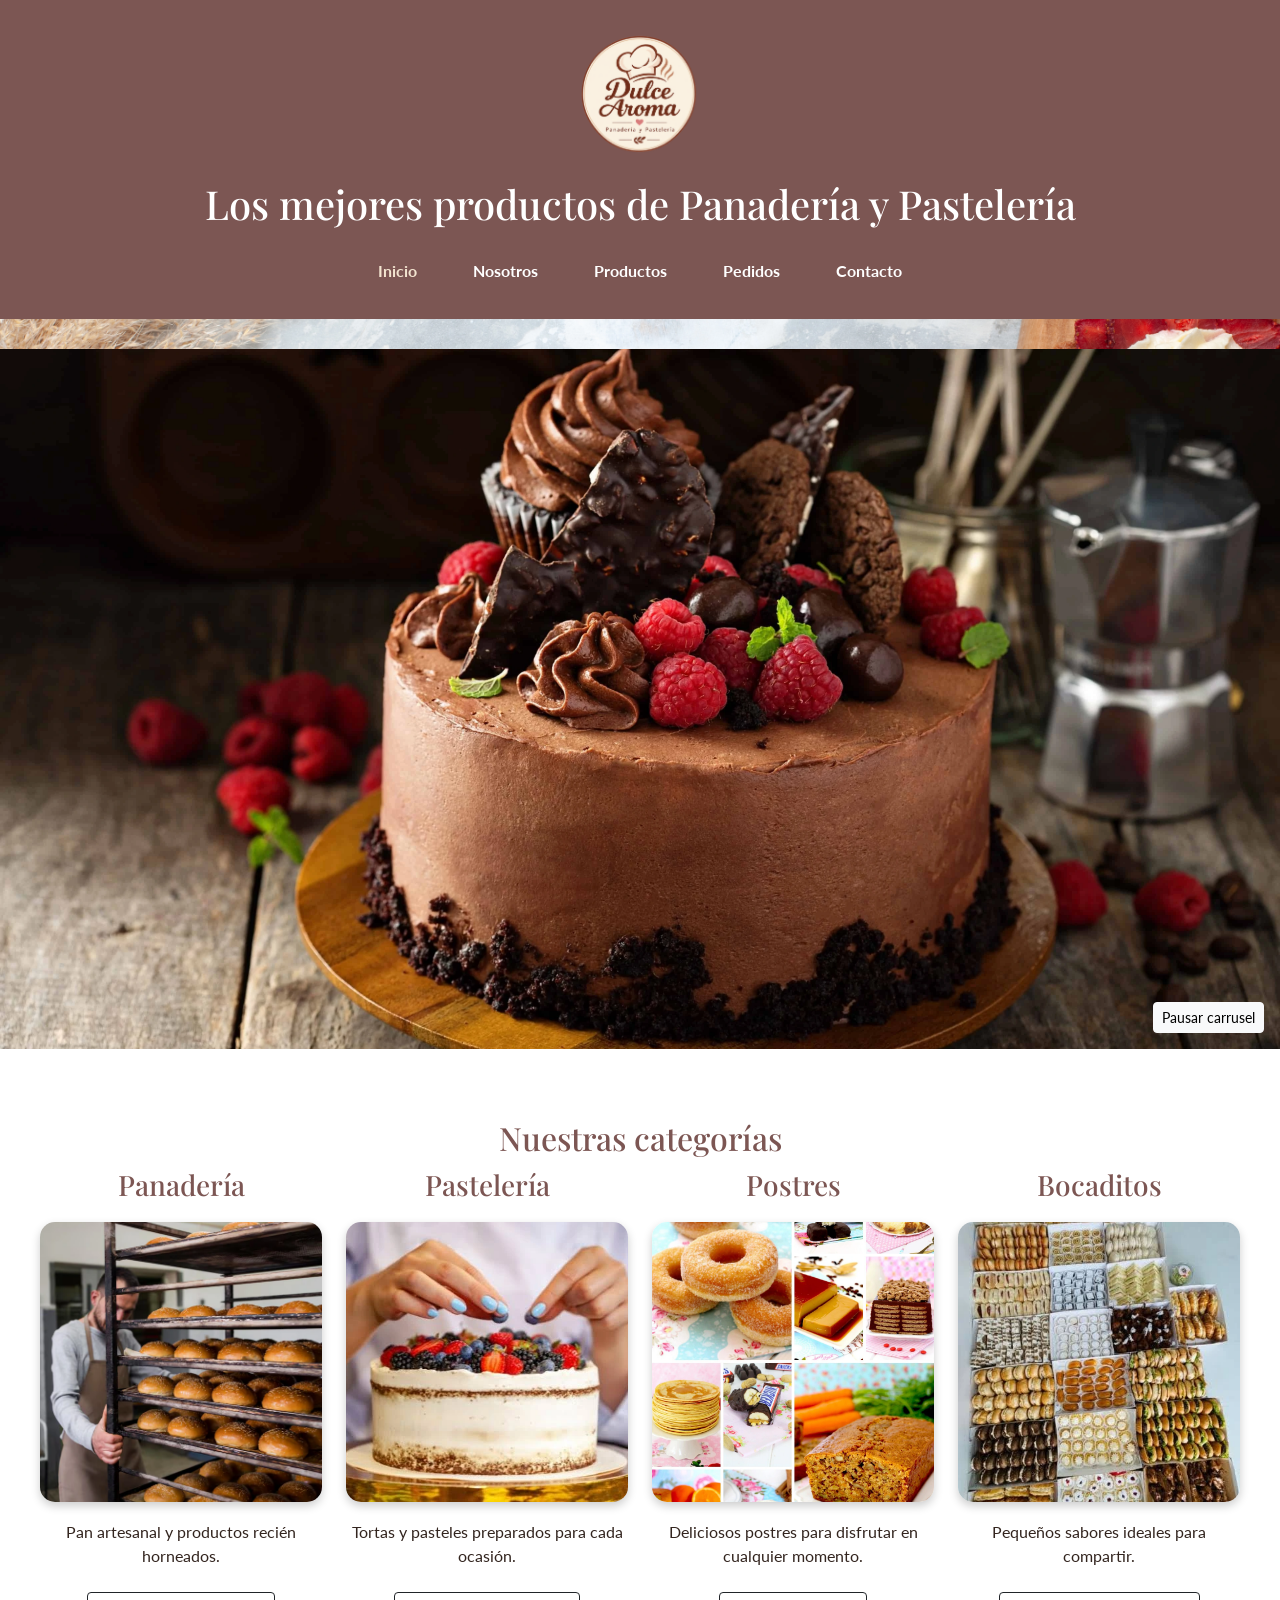
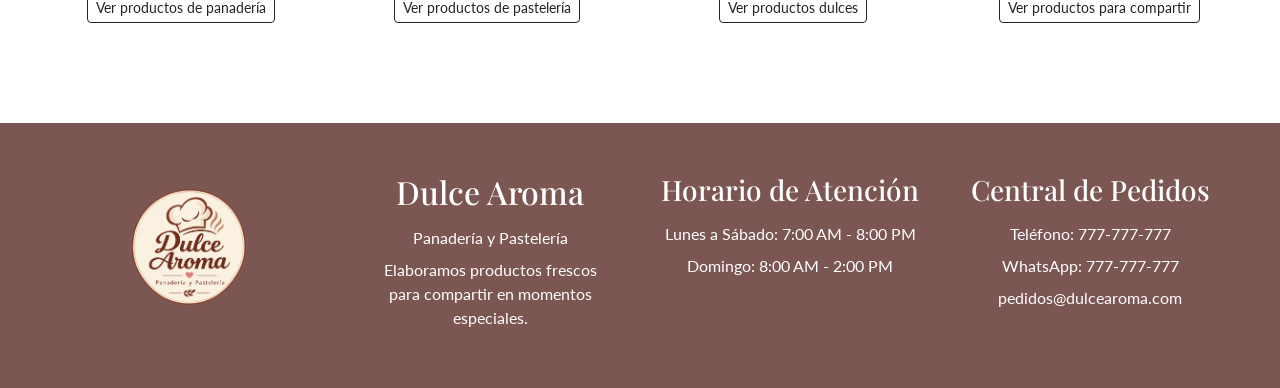
==== commit 26f05de5: "actualizacion 5" ====
--- a/index.html
+++ b/index.html
@@ -6,69 +6,111 @@
     <meta charset="UTF-8">
     <meta name="viewport" content="width=device-width, initial-scale=1.0">
 
+    <title>Inicio | Dulce Aroma</title>
+
     <!-- Bootstrap 5.3.8 -->
-    <link href="https://cdn.jsdelivr.net/npm/bootstrap@5.3.8/dist/css/bootstrap.min.css" rel="stylesheet"
+    <link href="https://cdn.jsdelivr.net/npm/bootstrap@5.3.8/dist/css/bootstrap.min.css"
+        rel="stylesheet"
         integrity="sha384-sRIl4kxILFvY47J16cr9ZwB07vP4J8+LH7qKQnuqkuIAvNWLzeN8tE5YBujZqJLB"
         crossorigin="anonymous">
 
     <!-- CSS personalizado -->
     <link rel="stylesheet" href="css/styles.css">
-
-    <title>Dulce Aroma</title>
 
     <!-- Fuentes personalizadas -->
     <link rel="preconnect" href="https://fonts.googleapis.com">
     <link rel="preconnect" href="https://fonts.gstatic.com" crossorigin>
-    <link href="https://fonts.googleapis.com/css2?family=Lato:wght@400;700&family=Playfair+Display:wght@600;700&display=swap" rel="stylesheet">
+
+    <link href="https://fonts.googleapis.com/css2?family=Lato:wght@400;700&family=Playfair+Display:wght@600;700&display=swap"
+        rel="stylesheet">
+
 </head>
 
 <body>
 
-    <!-- HEADER -->
+    <!-- ACCESIBILIDAD: ENLACE PARA SALTAR AL CONTENIDO -->
+    <a href="#contenidoPrincipal" class="visually-hidden-focusable">
+        Saltar al contenido principal
+    </a>
+
+
+    <!-- =====================================================
+         HEADER
+    ====================================================== -->
+
     <header>
 
-        <img src="img/logo.webp" alt="Logotipo de Dulce Aroma">
+        <img src="img/logo.webp"
+            alt="Logotipo de Dulce Aroma">
 
         <h1>Los mejores productos de Panadería y Pastelería</h1>
 
+
         <!-- MENÚ RESPONSIVE BOOTSTRAP -->
-        <nav class="navbar navbar-expand-lg navbar-dark">
+
+        <nav class="navbar navbar-expand-lg navbar-dark"
+            aria-label="Navegación principal">
 
             <div class="container-fluid justify-content-start">
 
-                <button class="navbar-toggler" type="button"
+                <button class="navbar-toggler"
+                    type="button"
                     data-bs-toggle="collapse"
                     data-bs-target="#menuPrincipal"
                     aria-controls="menuPrincipal"
                     aria-expanded="false"
-                    aria-label="Abrir menú de navegación">
+                    aria-label="Abrir o cerrar el menú de navegación">
 
                     <span class="navbar-toggler-icon"></span>
 
                 </button>
 
-                <div class="collapse navbar-collapse justify-content-center" id="menuPrincipal">
+
+                <div class="collapse navbar-collapse justify-content-center"
+                    id="menuPrincipal">
 
                     <ul class="navbar-nav">
 
                         <li class="nav-item">
-                            <a class="nav-link" href="index.html">Inicio</a>
+
+                            <a class="nav-link active"
+                                href="index.html"
+                                aria-current="page">
+                                Inicio
+                            </a>
+
                         </li>
 
                         <li class="nav-item">
-                            <a class="nav-link" href="nosotros.html">Nosotros</a>
+
+                            <a class="nav-link" href="nosotros.html">
+                                Nosotros
+                            </a>
+
                         </li>
 
                         <li class="nav-item">
-                            <a class="nav-link" href="productos.html">Productos</a>
+
+                            <a class="nav-link" href="productos.html">
+                                Productos
+                            </a>
+
                         </li>
 
                         <li class="nav-item">
-                            <a class="nav-link" href="pedidos.html">Pedidos</a>
+
+                            <a class="nav-link" href="pedidos.html">
+                                Pedidos
+                            </a>
+
                         </li>
 
                         <li class="nav-item">
-                            <a class="nav-link" href="contacto.html">Contacto</a>
+
+                            <a class="nav-link" href="contacto.html">
+                                Contacto
+                            </a>
+
                         </li>
 
                     </ul>
@@ -81,126 +123,247 @@
 
     </header>
 
-    <main>
-
-        <!-- SLIDER -->
-        <section class="slider">
-
-            <div class="imagenes">
-
-                <img src="img/BANNERS/banner1.webp" alt="Pan artesanal">
-                <img src="img/BANNERS/banner2.webp" alt="Torta de chocolate">
-                <img src="img/BANNERS/banner3.webp" alt="Pionono">
-                <img src="img/BANNERS/banner4.webp" alt="Panadería">
+
+    <!-- =====================================================
+         CONTENIDO PRINCIPAL
+    ====================================================== -->
+
+    <main id="contenidoPrincipal" tabindex="-1">
+
+
+        <!-- =================================================
+             CARRUSEL DE IMÁGENES
+        ================================================== -->
+
+        <section class="slider"
+            aria-label="Productos destacados"
+            aria-roledescription="carrusel">
+
+            <div class="imagenes" id="pistasCarrusel">
+
+                <img src="img/BANNERS/banner1.webp"
+                    alt="Pan artesanal recién horneado">
+
+                <img src="img/BANNERS/banner2.webp"
+                    alt="Torta de chocolate">
+
+                <img src="img/BANNERS/banner3.webp"
+                    alt="Pionono dulce">
+
+                <img src="img/BANNERS/banner4.webp"
+                    alt="Variedad de productos de panadería">
 
             </div>
 
+
+            <!-- CONTROL PARA PAUSAR Y REANUDAR EL CARRUSEL -->
+
+            <button type="button"
+                class="btn btn-light btn-sm position-absolute bottom-0 end-0 m-3"
+                id="controlCarrusel"
+                aria-controls="pistasCarrusel"
+                aria-pressed="false">
+
+                Pausar carrusel
+
+            </button>
+
         </section>
 
-        <!-- CATEGORÍAS CON BOOTSTRAP -->
-        <section class="categorias">
-
-            <h2>Nuestras categorías</h2>
+
+        <!-- =================================================
+             CATEGORÍAS
+        ================================================== -->
+
+        <section class="categorias"
+            aria-labelledby="tituloCategorias">
+
+            <h2 id="tituloCategorias">
+                Nuestras categorías
+            </h2>
+
 
             <div class="row g-4">
 
-                <article class="col-12 col-md-6 col-lg-3">
-
-                    <h3>Panadería</h3>
+
+                <!-- PANADERÍA -->
+
+                <article class="col-12 col-md-6 col-lg-3"
+                    aria-labelledby="tituloPanaderia">
+
+                    <h3 id="tituloPanaderia">
+                        Panadería
+                    </h3>
 
                     <img src="img/CATEGORIAS/categoria1.webp"
-                        alt="Productos de panadería">
-
-                    <p>Pan artesanal y productos recién horneados.</p>
+                        alt="Variedad de panes artesanales">
+
+                    <p>
+                        Pan artesanal y productos recién horneados.
+                    </p>
+
+                    <a href="productos.html"
+                        class="btn btn-outline-dark btn-sm mt-2">
+                        Ver productos de panadería
+                    </a>
 
                 </article>
 
-                <article class="col-12 col-md-6 col-lg-3">
-
-                    <h3>Pastelería</h3>
+
+                <!-- PASTELERÍA -->
+
+                <article class="col-12 col-md-6 col-lg-3"
+                    aria-labelledby="tituloPasteleria">
+
+                    <h3 id="tituloPasteleria">
+                        Pastelería
+                    </h3>
 
                     <img src="img/CATEGORIAS/categoria2.webp"
-                        alt="Productos de pastelería">
-
-                    <p>Tortas y pasteles preparados para cada ocasión.</p>
+                        alt="Tortas y pasteles de Dulce Aroma">
+
+                    <p>
+                        Tortas y pasteles preparados para cada ocasión.
+                    </p>
+
+                    <a href="productos.html"
+                        class="btn btn-outline-dark btn-sm mt-2">
+                        Ver productos de pastelería
+                    </a>
 
                 </article>
 
-                <article class="col-12 col-md-6 col-lg-3">
-
-                    <h3>Postres</h3>
+
+                <!-- POSTRES -->
+
+                <article class="col-12 col-md-6 col-lg-3"
+                    aria-labelledby="tituloPostres">
+
+                    <h3 id="tituloPostres">
+                        Postres
+                    </h3>
 
                     <img src="img/CATEGORIAS/categoria3.webp"
-                        alt="Postres de Dulce Aroma">
-
-                    <p>Deliciosos postres para disfrutar en cualquier momento.</p>
+                        alt="Postres variados de Dulce Aroma">
+
+                    <p>
+                        Deliciosos postres para disfrutar en cualquier momento.
+                    </p>
+
+                    <a href="productos.html"
+                        class="btn btn-outline-dark btn-sm mt-2">
+                        Ver productos dulces
+                    </a>
 
                 </article>
 
-                <article class="col-12 col-md-6 col-lg-3">
-
-                    <h3>Bocaditos</h3>
+
+                <!-- BOCADITOS -->
+
+                <article class="col-12 col-md-6 col-lg-3"
+                    aria-labelledby="tituloBocaditos">
+
+                    <h3 id="tituloBocaditos">
+                        Bocaditos
+                    </h3>
 
                     <img src="img/CATEGORIAS/categoria4.webp"
-                        alt="Bocaditos de Dulce Aroma">
-
-                    <p>Pequeños sabores ideales para compartir.</p>
+                        alt="Variedad de pequeños bocaditos">
+
+                    <p>
+                        Pequeños sabores ideales para compartir.
+                    </p>
+
+                    <a href="productos.html"
+                        class="btn btn-outline-dark btn-sm mt-2">
+                        Ver productos para compartir
+                    </a>
 
                 </article>
 
+
             </div>
 
         </section>
 
     </main>
 
-    <!-- FOOTER CON BOOTSTRAP -->
-    <footer>
+
+    <!-- =====================================================
+         FOOTER
+    ====================================================== -->
+
+    <footer aria-label="Información de Dulce Aroma">
 
         <div class="container-fluid">
 
             <div class="row g-4">
 
+
                 <!-- LOGOTIPO -->
+
                 <div class="col-12 col-sm-6 col-lg-3 footer-col">
 
-                    <img src="img/logo.webp" alt="Logotipo de Dulce Aroma">
+                    <img src="img/logo.webp"
+                        alt="Logotipo de Dulce Aroma">
 
                 </div>
 
+
                 <!-- DESCRIPCIÓN -->
+
                 <div class="col-12 col-sm-6 col-lg-3 footer-col">
 
+                    <h2>Dulce Aroma</h2>
+
                     <p>Panadería y Pastelería</p>
 
-                    <p>Elaboramos productos frescos <br>
-                        para compartir en momentos especiales.</p>
+                    <p>
+                        Elaboramos productos frescos
+                        <br>
+                        para compartir en momentos especiales.
+                    </p>
 
                 </div>
 
+
                 <!-- HORARIOS -->
+
                 <div class="col-12 col-sm-6 col-lg-3 footer-col">
 
                     <h3>Horario de Atención</h3>
 
-                    <p>Lunes a Sábado: 7:00 AM - 8:00 PM</p>
-
-                    <p>Domingo: 8:00 AM - 2:00 PM</p>
+                    <p>
+                        Lunes a Sábado: 7:00 AM - 8:00 PM
+                    </p>
+
+                    <p>
+                        Domingo: 8:00 AM - 2:00 PM
+                    </p>
 
                 </div>
 
+
                 <!-- CONTACTO -->
+
                 <div class="col-12 col-sm-6 col-lg-3 footer-col">
 
                     <h3>Central de Pedidos</h3>
 
-                    <p>Teléfono:
-                        <a href="tel:+51777777777">777-777-777</a>
-                    </p>
-
-                    <p>WhatsApp:
+                    <p>
+                        Teléfono:
+                        <a href="tel:+51777777777">
+                            777-777-777
+                        </a>
+                    </p>
+
+                    <p>
+                        WhatsApp:
                         <a href="https://wa.me/51777777777"
-                            target="_blank" rel="noopener noreferrer">777-777-777</a>
+                            target="_blank"
+                            rel="noopener noreferrer">
+                            777-777-777
+                        </a>
                     </p>
 
                     <p>
@@ -209,7 +372,8 @@
                         </a>
                     </p>
 
-                </div>|
+                </div>
+
 
             </div>
 
@@ -217,10 +381,83 @@
 
     </footer>
 
-    <!-- Bootstrap 5.3.8 JavaScript -->
+
+    <!-- =====================================================
+         BOOTSTRAP JAVASCRIPT
+    ====================================================== -->
+
     <script src="https://cdn.jsdelivr.net/npm/bootstrap@5.3.8/dist/js/bootstrap.bundle.min.js"
         integrity="sha384-FKyoEForCGlyvwx9Hj09JcYn3nv7wiPVlz7YYwJrWVcXK/BmnVDxM+D2scQbITxI"
         crossorigin="anonymous"></script>
 
+
+    <!-- =====================================================
+         CONTROL ACCESIBLE DEL CARRUSEL
+    ====================================================== -->
+
+    <script>
+
+        const carrusel = document.querySelector(".imagenes");
+        const botonCarrusel = document.querySelector("#controlCarrusel");
+
+        const preferenciaMovimiento = window.matchMedia(
+            "(prefers-reduced-motion: reduce)"
+        );
+
+        let carruselPausado = preferenciaMovimiento.matches;
+
+
+        // Actualizar el estado visual y accesible del control
+
+        function actualizarCarrusel() {
+
+            carrusel.style.animationPlayState =
+                carruselPausado ? "paused" : "running";
+
+            botonCarrusel.textContent =
+                carruselPausado
+                    ? "Reanudar carrusel"
+                    : "Pausar carrusel";
+
+            botonCarrusel.setAttribute(
+                "aria-pressed",
+                String(carruselPausado)
+            );
+
+        }
+
+
+        // Estado inicial del carrusel
+
+        actualizarCarrusel();
+
+
+        // Pausar o reanudar mediante el botón
+
+        botonCarrusel.addEventListener("click", function () {
+
+            carruselPausado = !carruselPausado;
+
+            actualizarCarrusel();
+
+        });
+
+
+        // Respetar los cambios en la preferencia de movimiento
+
+        preferenciaMovimiento.addEventListener("change", function (evento) {
+
+            if (evento.matches) {
+
+                carruselPausado = true;
+
+                actualizarCarrusel();
+
+            }
+
+        });
+
+    </script>
+
 </body>
 </html>
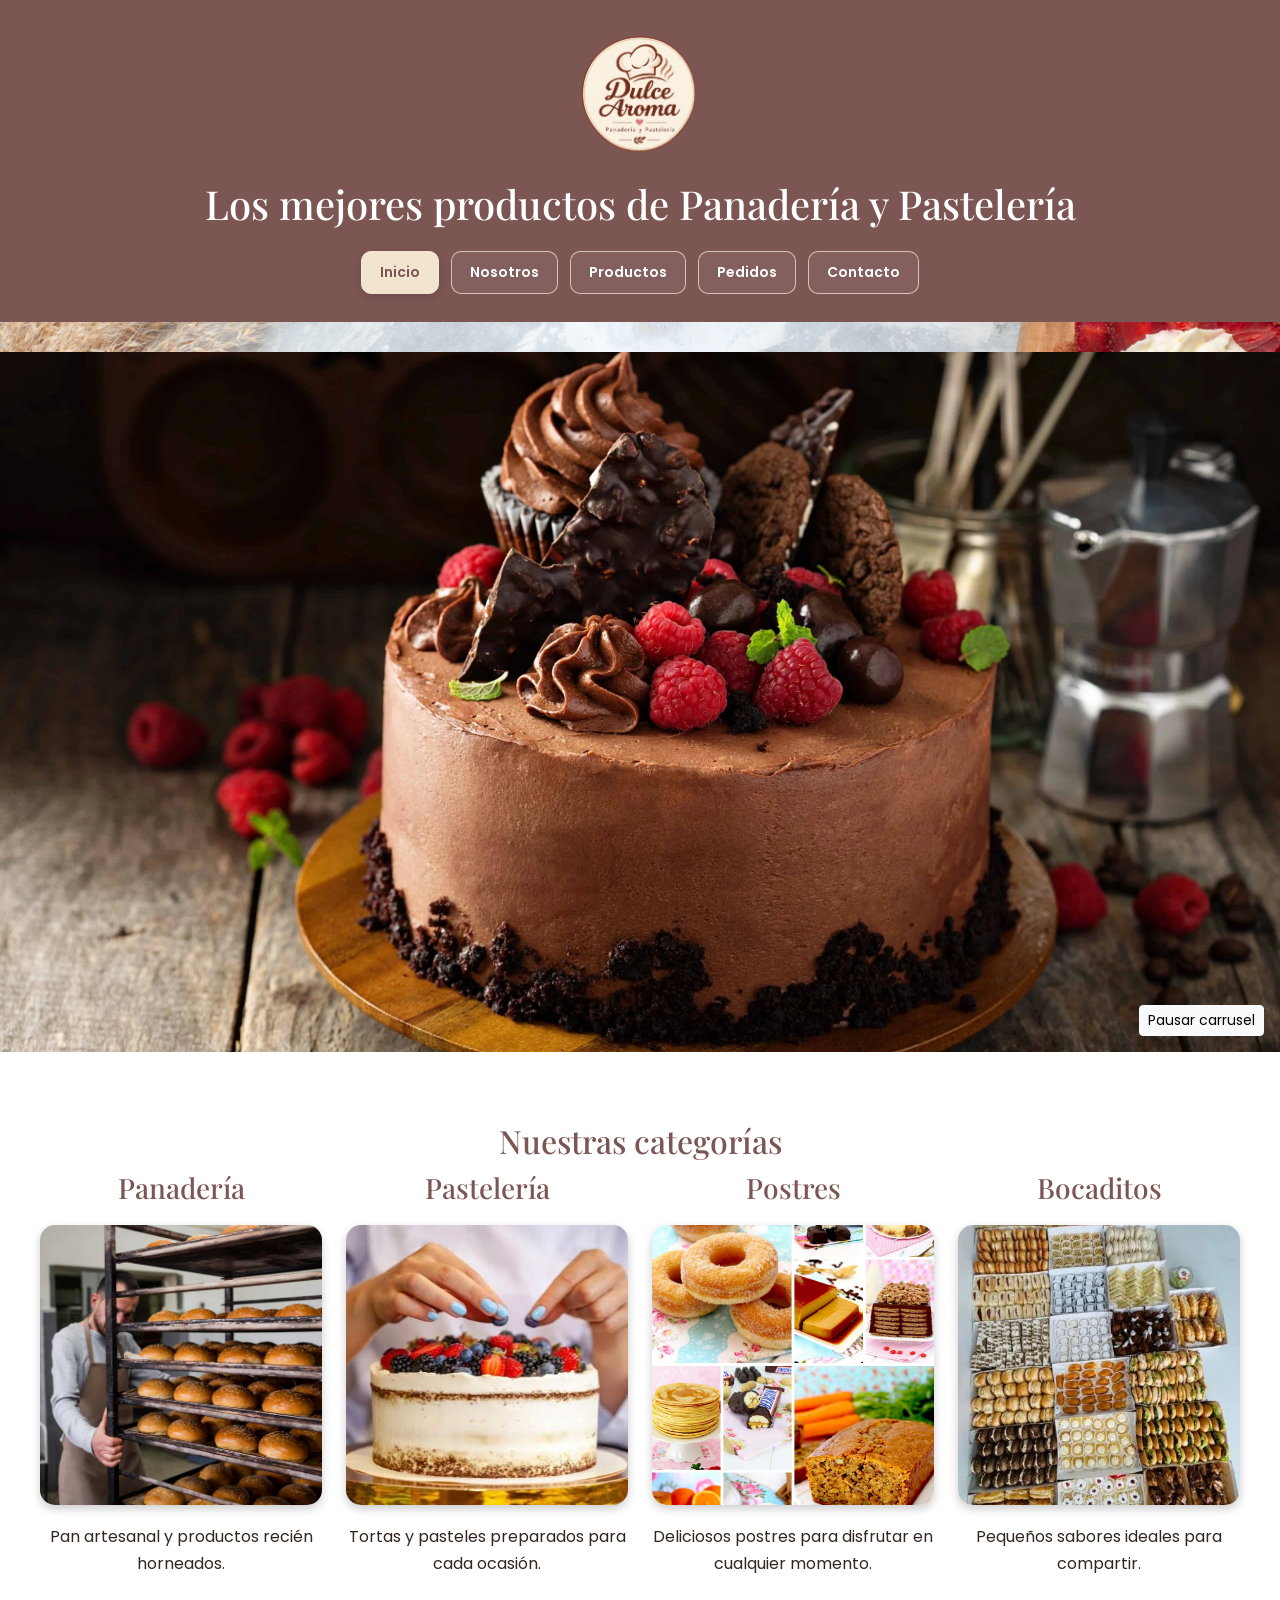
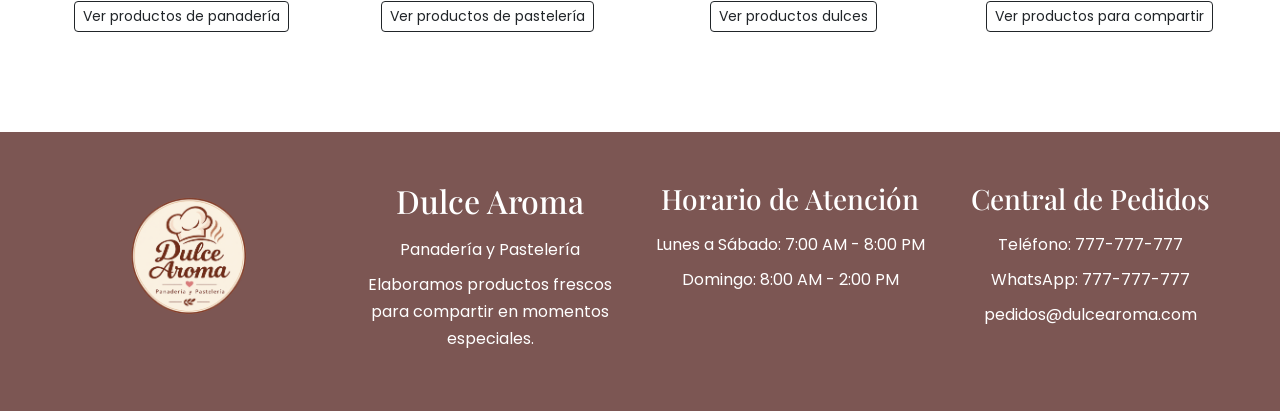
==== commit 2577af68: "actualizacion 6" ====
--- a/index.html
+++ b/index.html
@@ -21,7 +21,7 @@
     <link rel="preconnect" href="https://fonts.googleapis.com">
     <link rel="preconnect" href="https://fonts.gstatic.com" crossorigin>
 
-    <link href="https://fonts.googleapis.com/css2?family=Lato:wght@400;700&family=Playfair+Display:wght@600;700&display=swap"
+    <link href="https://fonts.googleapis.com/css2?family=Playfair+Display:wght@600;700&family=Poppins:wght@400;500;600;700&display=swap"
         rel="stylesheet">
 
 </head>
--- a/css/styles.css
+++ b/css/styles.css
@@ -7,13 +7,25 @@
     box-sizing: border-box;
 }
 
+html {
+    width: 100%;
+    overflow-x: hidden;
+    overflow-x: clip;
+}
+
 body {
+    width: 100%;
     margin: 0;
-    font-family: "Lato", sans-serif;
+    overflow-x: hidden;
+    overflow-x: clip;
+
+    font-family: "Poppins", sans-serif;
+
     background-image: url("../img/fondo4.webp");
     background-size: cover;
     background-position: center;
     background-attachment: fixed;
+
     color: #33251F;
 }
 
@@ -45,6 +57,7 @@
     max-width: 100%;
     height: auto;
     margin: 0 auto;
+
     animation: aparecerLogo 1s ease both;
 }
 
@@ -55,7 +68,7 @@
 
 
 /* =========================================================
-   3. MENÚ DE NAVEGACIÓN
+   3. MENÚ DE NAVEGACIÓN - BOOTSTRAP
 ========================================================= */
 
 header .navbar {
@@ -76,38 +89,44 @@
 }
 
 header .navbar-nav {
-    gap: 20px;
-}
-
-header .navbar .nav-link {
+    gap: 12px;
+}
+
+header .navbar.navbar-dark .navbar-nav .nav-link {
+    display: flex;
+    justify-content: center;
+    align-items: center;
+
+    min-height: 43px;
+    padding: 9px 18px;
+    margin: 0;
+
+    border: 1px solid rgba(243, 228, 208, 0.75);
+    border-radius: 10px;
+
+    background-color: rgba(255, 255, 255, 0.06);
+
     color: #FFFFFF;
-    font-weight: 700;
-    margin: 0 10px;
-    transition: color 0.3s ease;
-}
-
-header .navbar .nav-link:hover,
-header .navbar .nav-link.active {
-    color: #F3E4D0;
-}
-
-/* Navegación HTML antigua */
-
-header nav:not(.navbar) {
-    margin-top: 15px;
-}
-
-header nav:not(.navbar) a {
-    display: inline-block;
-    color: #FFFFFF;
+
+    font-family: "Poppins", sans-serif;
+    font-size: 14px;
+    font-weight: 600;
+
     text-decoration: none;
-    margin: 0 20px;
-    font-weight: 700;
-    transition: color 0.3s ease;
-}
-
-header nav:not(.navbar) a:hover {
-    color: #F3E4D0;
+
+    transition:
+        background-color 0.3s ease,
+        color 0.3s ease,
+        border-color 0.3s ease,
+        box-shadow 0.3s ease;
+}
+
+header .navbar.navbar-dark .navbar-nav .nav-link.active {
+    background-color: #F3E4D0;
+    border-color: #F3E4D0;
+    color: #7C5653;
+
+    box-shadow: 0 3px 8px rgba(0, 0, 0, 0.12);
 }
 
 
@@ -122,15 +141,16 @@
     padding: 30px 40px;
 }
 
-main > h1 {
+main h1 {
     text-align: center;
     color: #33251F;
     margin-bottom: 25px;
+
     animation: aparecerTitulo 0.8s ease both;
 }
 
 main > p {
-    line-height: 1.6;
+    line-height: 1.7;
 }
 
 
@@ -140,51 +160,40 @@
 
 .slider {
     position: relative;
+
     width: 100vw;
     height: 700px;
+
     margin-left: calc(50% - 50vw);
     margin-bottom: 70px;
+
     overflow: hidden;
 }
 
 .imagenes {
     display: flex;
+
     width: 400%;
     height: 100%;
+
     animation: cambiar 20s infinite;
     will-change: transform;
 }
 
 .imagenes img {
     display: block;
+
     flex: 0 0 25%;
     width: 25%;
     height: 100%;
+
+    max-width: none;
+
     object-fit: cover;
 }
 
-/* Animación 1: movimiento automático del carrusel */
-
-@keyframes cambiar {
-    0%, 20% {
-        transform: translateX(0);
-    }
-
-    25%, 45% {
-        transform: translateX(-25%);
-    }
-
-    50%, 70% {
-        transform: translateX(-50%);
-    }
-
-    75%, 95% {
-        transform: translateX(-75%);
-    }
-
-    100% {
-        transform: translateX(0);
-    }
+.slider > button {
+    z-index: 2;
 }
 
 
@@ -195,21 +204,44 @@
 .categorias {
     display: block;
     width: 100%;
+
     margin-bottom: 70px;
 }
 
 .categorias > h2 {
     text-align: center;
     color: #7C5653;
+
     margin-bottom: 35px;
 }
 
 .categorias article {
+    min-width: 0;
+
     background-color: transparent;
+
     padding: 0 12px;
     margin: 0;
+
     text-align: center;
+
     animation: aparecerCategoria 0.8s ease both;
+
+    transition:
+        transform 0.3s ease,
+        filter 0.3s ease;
+}
+
+.categorias article:nth-of-type(2) {
+    animation-delay: 0.10s;
+}
+
+.categorias article:nth-of-type(3) {
+    animation-delay: 0.20s;
+}
+
+.categorias article:nth-of-type(4) {
+    animation-delay: 0.30s;
 }
 
 .categorias article h3 {
@@ -219,21 +251,33 @@
 
 .categorias article img {
     display: block;
+
     width: 100%;
     height: 280px;
+
     object-fit: cover;
+
     border-radius: 15px;
+
     box-shadow: 0 4px 10px rgba(0, 0, 0, 0.20);
-    transition: transform 0.4s ease;
-}
-
-.categorias article img:hover {
-    transform: scale(1.04);
+
+    transition:
+        transform 0.4s ease,
+        filter 0.4s ease;
 }
 
 .categorias article p {
     margin-top: 18px;
-    line-height: 1.5;
+    line-height: 1.7;
+}
+
+.categorias article a {
+    font-family: "Poppins", sans-serif;
+
+    transition:
+        background-color 0.3s ease,
+        color 0.3s ease,
+        transform 0.3s ease;
 }
 
 
@@ -260,10 +304,30 @@
 
 .nosotros-bloque {
     display: block;
+
     width: 100%;
     max-width: 1200px;
+
     margin: 0 auto 70px;
     padding: 30px;
+
+    animation: deslizarBloque 0.9s ease both;
+}
+
+.nosotros-bloque:nth-of-type(3) {
+    animation-delay: 0.10s;
+}
+
+.nosotros-bloque:nth-of-type(4) {
+    animation-delay: 0.20s;
+}
+
+.nosotros-bloque:nth-of-type(5) {
+    animation-delay: 0.30s;
+}
+
+.nosotros-bloque:nth-of-type(6) {
+    animation-delay: 0.40s;
 }
 
 .nosotros-texto {
@@ -277,21 +341,26 @@
 
 .nosotros-texto p {
     font-size: 18px;
-    line-height: 1.6;
+    line-height: 1.7;
 }
 
 .nosotros-texto ul {
     line-height: 1.8;
 }
 
+/* Imágenes de Nosotros */
+
 .nosotros-imagen img {
     display: block;
+
     width: 100%;
     height: 350px;
+
     object-fit: cover;
+
     border-radius: 20px;
-    box-shadow: 0 4px 12px rgba(0, 0, 0, 0.20);
-    animation: aparecerImagen 1s ease both;
+
+    animation: aparecerImagen 1s ease;
 }
 
 
@@ -301,8 +370,10 @@
 
 .producto-categoria {
     display: block;
+
     width: 100%;
     max-width: 1200px;
+
     margin: 0 auto 70px;
     padding: 30px;
 }
@@ -323,43 +394,62 @@
 .producto-texto li {
     font-size: 18px;
     margin-bottom: 10px;
-    line-height: 1.5;
-}
-
-/*
-   IMPORTANTE:
-   No establecer width aquí.
-   Bootstrap controla el ancho de .col-md-6.
-*/
+    line-height: 1.7;
+}
+
+/* Bootstrap controla el ancho mediante .col-md-6 */
 
 .producto-imagen {
     display: flex;
+
     justify-content: center;
     align-items: center;
+
     min-width: 0;
     padding: 15px;
 }
 
-/* Marco de la imagen */
+/* Imágenes de Productos */
 
 .producto-imagen img {
     display: block;
+
     width: 100%;
     max-width: 480px;
+
     height: auto;
     max-height: 300px;
+
     padding: 8px;
+
     object-fit: contain;
     object-position: center;
+
     background-color: rgba(255, 255, 255, 0.55);
+
     border-radius: 15px;
+
+    animation: aparecerImagen 1s ease;
+}
+
+
+/* =========================================================
+   10. SOMBREADO UNIFICADO DE IMÁGENES
+========================================================= */
+
+.nosotros-imagen img,
+.producto-imagen img {
+
     box-shadow: 0 4px 12px rgba(0, 0, 0, 0.20);
-    animation: aparecerImagen 1s ease both;
-}
-
-
-/* =========================================================
-   10. PEDIDOS Y CONTACTO
+
+    transition:
+        transform 0.4s ease,
+        box-shadow 0.4s ease;
+}
+
+
+/* =========================================================
+   11. PEDIDOS Y CONTACTO
 ========================================================= */
 
 main > section {
@@ -377,17 +467,26 @@
 main form {
     width: 100%;
     max-width: 700px;
+
     margin: 0 auto;
     padding: 30px;
+
     background-color: rgba(255, 255, 255, 0.82);
+
     border-radius: 15px;
+
     box-shadow: 0 4px 12px rgba(0, 0, 0, 0.12);
+
+    animation: entradaFormulario 0.8s ease both;
 }
 
 main form label {
     display: inline-block;
+
     margin-bottom: 8px;
-    font-weight: 700;
+
+    font-family: "Poppins", sans-serif;
+    font-weight: 600;
 }
 
 main form input,
@@ -395,11 +494,14 @@
 main form textarea {
     width: 100%;
     max-width: 100%;
+
     padding: 10px;
+
     border: 1px solid #B9A29A;
     border-radius: 7px;
-    font-family: "Lato", sans-serif;
-    font-size: 16px;
+
+    font-family: "Poppins", sans-serif;
+    font-size: 15px;
 }
 
 main form textarea {
@@ -410,39 +512,59 @@
 main form select:focus,
 main form textarea:focus {
     outline: none;
+
     border-color: #7C5653;
+
     box-shadow: 0 0 0 3px rgba(124, 86, 83, 0.15);
 }
 
-/* Botones */
+main form .form-text {
+    color: #66534D;
+    margin-top: 6px;
+}
+
+.pedido-seccion + .pedido-seccion {
+    margin-top: 30px;
+    padding-top: 25px;
+
+    border-top: 1px solid rgba(124, 86, 83, 0.25);
+}
+
+.pedido-seccion h2 {
+    color: #7C5653;
+    text-align: center;
+
+    margin-bottom: 25px;
+}
 
 main form button,
 main form .btn-pedido {
     display: block;
+
     width: fit-content;
     min-width: 180px;
+
     margin: 25px auto 0;
     padding: 12px 25px;
+
     border: none;
     border-radius: 8px;
+
     background-color: #7C5653;
     color: #FFFFFF;
-    font-family: "Lato", sans-serif;
-    font-size: 16px;
-    font-weight: 700;
+
+    font-family: "Poppins", sans-serif;
+    font-size: 15px;
+    font-weight: 600;
+
     cursor: pointer;
-    transition: background-color 0.3s ease,
-                transform 0.3s ease;
-}
-
-main form button:hover,
-main form .btn-pedido:hover {
-    background-color: #5E3E3B;
-    color: #FFFFFF;
-    animation: resaltarBoton 0.3s ease forwards;
-}
-
-/* Información de contacto */
+
+    transition:
+        background-color 0.3s ease,
+        color 0.3s ease,
+        transform 0.3s ease,
+        box-shadow 0.3s ease;
+}
 
 main > section p {
     line-height: 1.7;
@@ -451,6 +573,8 @@
 main > section a {
     color: #7C5653;
     overflow-wrap: anywhere;
+
+    transition: color 0.3s ease;
 }
 
 main > section a:hover {
@@ -459,14 +583,17 @@
 
 
 /* =========================================================
-   11. FOOTER
+   12. FOOTER
 ========================================================= */
 
 footer {
     display: block;
-    width: 100%;
+
+    width: 100%;
+
     background-color: #7C5653;
     color: #FFFFFF;
+
     padding: 50px 40px;
 }
 
@@ -478,20 +605,25 @@
 
 footer p {
     margin: 8px 0;
-    line-height: 1.5;
+    line-height: 1.7;
 }
 
 footer img {
     display: block;
+
     width: 150px;
     height: auto;
+
     margin: 0 auto;
 }
 
 footer a {
     color: #FFFFFF;
+
     text-decoration: none;
     overflow-wrap: anywhere;
+
+    transition: color 0.3s ease;
 }
 
 footer a:hover {
@@ -503,28 +635,40 @@
     text-align: center;
 }
 
-/* Compatibilidad con el footer antiguo de Contacto */
-
-footer:not(:has(.container-fluid)) {
-    display: grid;
-    grid-template-columns: repeat(4, minmax(0, 1fr));
-    align-items: center;
-    gap: 30px;
-}
-
-footer:not(:has(.container-fluid)) > div {
-    min-width: 0;
-    text-align: center;
-}
-
-
-/* =========================================================
-   12. ANIMACIONES ADICIONALES
-========================================================= */
+
+/* =========================================================
+   13. ANIMACIONES CSS
+========================================================= */
+
+/* Animación 1: movimiento del carrusel */
+
+@keyframes cambiar {
+
+    0%, 20% {
+        transform: translateX(0);
+    }
+
+    25%, 45% {
+        transform: translateX(-25%);
+    }
+
+    50%, 70% {
+        transform: translateX(-50%);
+    }
+
+    75%, 95% {
+        transform: translateX(-75%);
+    }
+
+    100% {
+        transform: translateX(0);
+    }
+}
 
 /* Animación 2: aparición del logotipo */
 
 @keyframes aparecerLogo {
+
     from {
         opacity: 0;
         transform: translateY(-20px);
@@ -539,6 +683,7 @@
 /* Animación 3: aparición de los títulos */
 
 @keyframes aparecerTitulo {
+
     from {
         opacity: 0;
         transform: translateY(20px);
@@ -553,6 +698,7 @@
 /* Animación 4: aparición de las categorías */
 
 @keyframes aparecerCategoria {
+
     from {
         opacity: 0;
         transform: translateY(25px);
@@ -567,6 +713,7 @@
 /* Animación 5: aparición de las imágenes */
 
 @keyframes aparecerImagen {
+
     from {
         opacity: 0;
         transform: scale(0.96);
@@ -581,6 +728,7 @@
 /* Animación 6: movimiento del botón */
 
 @keyframes resaltarBoton {
+
     from {
         transform: translateY(0);
     }
@@ -590,9 +738,152 @@
     }
 }
 
-
-/* =========================================================
-   13. RESPONSIVE - TABLETS
+/* Animación 7: desplazamiento de los bloques de Nosotros */
+
+@keyframes deslizarBloque {
+
+    from {
+        opacity: 0;
+        transform: translateX(-25px);
+    }
+
+    to {
+        opacity: 1;
+        transform: translateX(0);
+    }
+}
+
+/* Animación 8: aparición del formulario */
+
+@keyframes entradaFormulario {
+
+    from {
+        opacity: 0;
+        transform: translateY(25px);
+    }
+
+    to {
+        opacity: 1;
+        transform: translateY(0);
+    }
+}
+
+/* Animación 9: elevación de las tarjetas de categorías */
+
+@keyframes elevarCategoria {
+
+    from {
+        transform: translateY(0);
+        filter: drop-shadow(0 0 0 rgba(0, 0, 0, 0));
+    }
+
+    to {
+        transform: translateY(-6px);
+        filter: drop-shadow(0 6px 8px rgba(0, 0, 0, 0.18));
+    }
+}
+
+/* Animación 10: movimiento de los botones del menú */
+
+@keyframes animacionMenu {
+
+    0% {
+        transform: translateY(0) scale(1);
+    }
+
+    65% {
+        transform: translateY(-4px) scale(1.04);
+    }
+
+    100% {
+        transform: translateY(-2px) scale(1.02);
+    }
+}
+
+
+/* =========================================================
+   14. EFECTOS INTERACTIVOS
+========================================================= */
+
+@media (hover: hover) and (pointer: fine) {
+
+    /* Animación del menú */
+
+    header .navbar.navbar-dark .navbar-nav .nav-link:hover {
+        background-color: #F3E4D0;
+        border-color: #F3E4D0;
+        color: #7C5653;
+
+        animation: animacionMenu 0.3s ease both;
+
+        box-shadow: 0 5px 12px rgba(0, 0, 0, 0.18);
+    }
+
+    /* Elevación de las categorías */
+
+    .categorias article:hover {
+        animation: elevarCategoria 0.35s ease both;
+    }
+
+    /* Zoom de las imágenes de las categorías */
+
+    .categorias article img:hover {
+        transform: scale(1.04);
+        filter: brightness(1.04);
+    }
+
+    /* Sombreado y movimiento compartido de imágenes */
+
+    .nosotros-imagen img:hover,
+    .producto-imagen img:hover {
+
+        transform: translateY(-3px) scale(1.02);
+
+        box-shadow: 0 10px 20px rgba(0, 0, 0, 0.25);
+    }
+
+    /* Efecto de los enlaces de categoría */
+
+    .categorias article a:hover {
+        transform: translateY(-2px);
+    }
+
+    /* Efecto de los botones de formularios */
+
+    main form button:hover,
+    main form .btn-pedido:hover {
+        background-color: #5E3E3B;
+        color: #FFFFFF;
+
+        animation: resaltarBoton 0.3s ease both;
+
+        box-shadow: 0 4px 10px rgba(0, 0, 0, 0.18);
+    }
+
+}
+
+
+/* =========================================================
+   15. ACCESIBILIDAD Y FOCUS
+========================================================= */
+
+a:focus-visible,
+button:focus-visible,
+input:focus-visible,
+select:focus-visible,
+textarea:focus-visible {
+    outline: 3px solid #C18C55;
+    outline-offset: 3px;
+}
+
+main:focus-visible {
+    outline: 3px solid #C18C55;
+    outline-offset: 3px;
+}
+
+
+/* =========================================================
+   16. RESPONSIVE - TABLETS
 ========================================================= */
 
 @media (max-width: 1024px) {
@@ -621,11 +912,12 @@
     footer {
         padding: 40px 25px;
     }
-}
-
-
-/* =========================================================
-   14. RESPONSIVE - MENÚ
+
+}
+
+
+/* =========================================================
+   17. RESPONSIVE - MENÚ
 ========================================================= */
 
 @media (max-width: 991.98px) {
@@ -640,30 +932,29 @@
     }
 
     header .navbar-nav {
-        gap: 5px;
+        align-items: flex-start;
+        gap: 9px;
         padding-top: 15px;
     }
 
-    header .navbar .nav-link {
+    header .navbar .nav-item {
+        width: 100%;
+    }
+
+    header .navbar.navbar-dark .navbar-nav .nav-link {
+        width: 100%;
+        max-width: 260px;
+        justify-content: flex-start;
+
         margin: 0;
-        padding: 8px 5px;
-    }
-
-    header nav:not(.navbar) {
-        display: flex;
-        flex-direction: column;
-        align-items: center;
-        gap: 12px;
-    }
-
-    header nav:not(.navbar) a {
-        margin: 0;
-    }
-}
-
-
-/* =========================================================
-   15. RESPONSIVE - CELULARES
+        padding: 9px 15px;
+    }
+
+}
+
+
+/* =========================================================
+   18. RESPONSIVE - CELULARES
 ========================================================= */
 
 @media (max-width: 768px) {
@@ -688,19 +979,15 @@
         padding: 20px;
     }
 
-    main > h1 {
+    main h1 {
         font-size: 28px;
     }
-
-    /* Carrusel */
 
     .slider {
         height: 400px;
         margin-bottom: 50px;
     }
 
-    /* Categorías */
-
     .categorias {
         margin-bottom: 50px;
     }
@@ -708,8 +995,6 @@
     .categorias article img {
         height: 300px;
     }
-
-    /* Nosotros */
 
     .nosotros-bloque {
         padding: 15px;
@@ -732,8 +1017,6 @@
         height: 300px;
     }
 
-    /* Productos */
-
     .producto-categoria {
         padding: 15px;
         margin-bottom: 45px;
@@ -756,14 +1039,10 @@
         max-height: 250px;
     }
 
-    /* Formularios */
-
     main form {
         padding: 20px;
     }
 
-    /* Footer */
-
     footer {
         padding: 40px 20px;
     }
@@ -776,17 +1055,11 @@
         text-align: center;
     }
 
-    /* Footer antiguo */
-
-    footer:not(:has(.container-fluid)) {
-        grid-template-columns: 1fr;
-        gap: 25px;
-    }
-}
-
-
-/* =========================================================
-   16. ACCESIBILIDAD
+}
+
+
+/* =========================================================
+   19. ACCESIBILIDAD - MOVIMIENTO REDUCIDO
 ========================================================= */
 
 @media (prefers-reduced-motion: reduce) {
@@ -794,9 +1067,14 @@
     *:not(.imagenes),
     *:not(.imagenes)::before,
     *:not(.imagenes)::after {
+
         scroll-behavior: auto !important;
+
         animation-duration: 0.01ms !important;
         animation-iteration-count: 1 !important;
+        animation-delay: 0s !important;
+
         transition-duration: 0.01ms !important;
     }
-}
+
+}
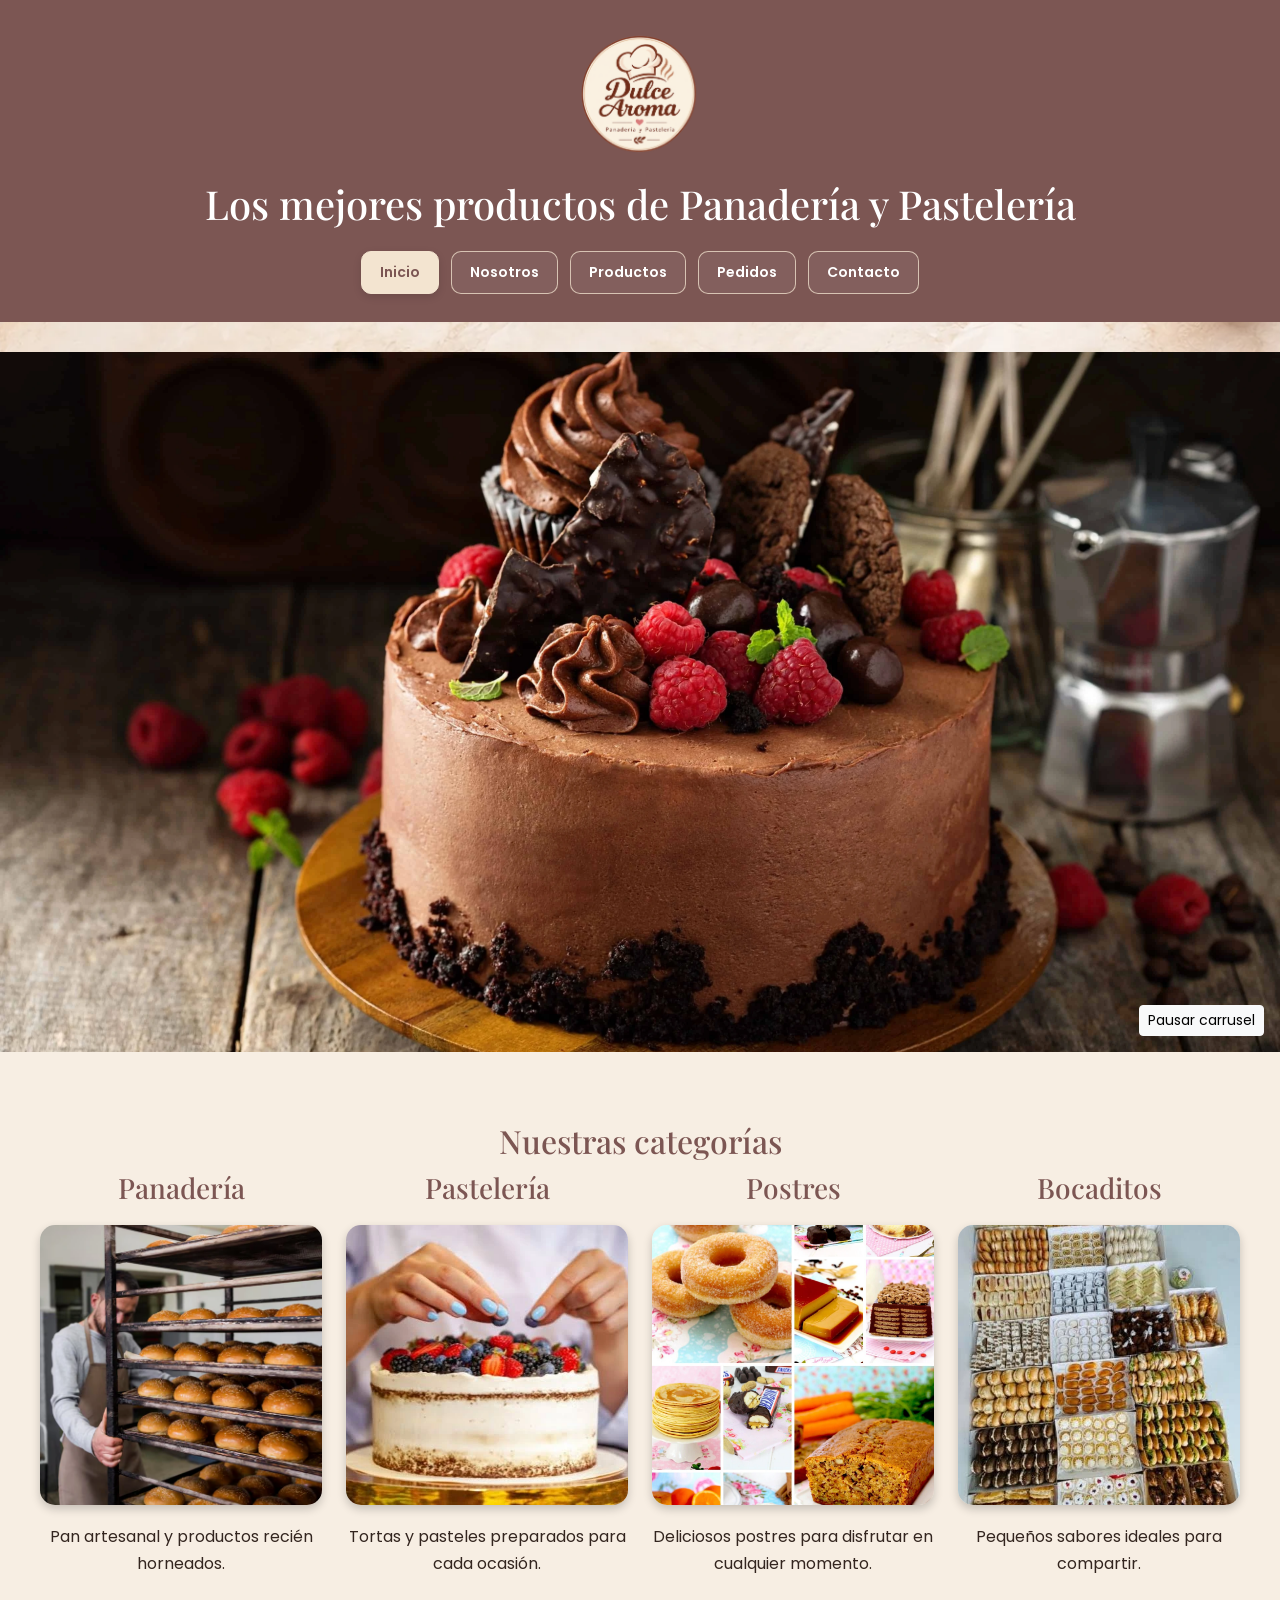
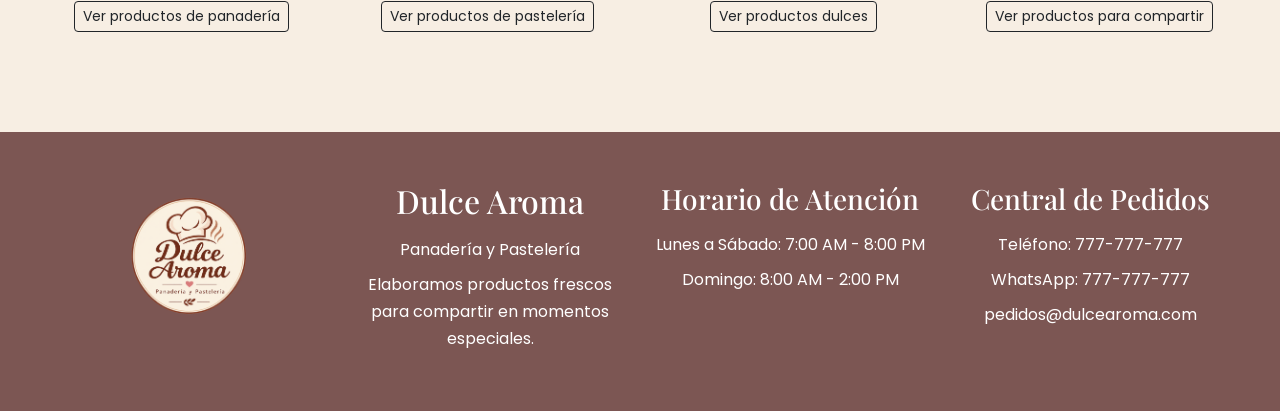
==== commit a2b1e0f8: "actualizacion 7" ====
--- a/index.html
+++ b/index.html
@@ -1,4 +1,3 @@
-
 <!DOCTYPE html>
 <html lang="es">
 
--- a/css/styles.css
+++ b/css/styles.css
@@ -21,9 +21,12 @@
 
     font-family: "Poppins", sans-serif;
 
-    background-image: url("../img/fondo4.webp");
+    /* Fondo artesanal optimizado */
+    background-color: #F7EEE3;
+    background-image: url("../img/fondo5.webp");
     background-size: cover;
     background-position: center;
+    background-repeat: no-repeat;
     background-attachment: fixed;
 
     color: #33251F;
@@ -61,8 +64,21 @@
     animation: aparecerLogo 1s ease both;
 }
 
+/* Título principal de Inicio */
+
 header h1 {
     color: #FFFFFF;
+    margin: 10px 0 5px;
+}
+
+/* Subtítulo del encabezado en las demás páginas */
+
+header .header-subtitle {
+    color: #FFFFFF;
+    font-family: "Playfair Display", serif;
+    font-size: 2em;
+    font-weight: 700;
+    line-height: 1.2;
     margin: 10px 0 5px;
 }
 
@@ -105,7 +121,6 @@
     border-radius: 10px;
 
     background-color: rgba(255, 255, 255, 0.06);
-
     color: #FFFFFF;
 
     font-family: "Poppins", sans-serif;
@@ -837,7 +852,7 @@
     .nosotros-imagen img:hover,
     .producto-imagen img:hover {
 
-        transform: translateY(-3px) scale(1.02);
+        transform: translateY(-6px) scale(1.02);
 
         box-shadow: 0 10px 20px rgba(0, 0, 0, 0.25);
     }
@@ -971,7 +986,8 @@
         width: 120px;
     }
 
-    header h1 {
+    header h1,
+    header .header-subtitle {
         font-size: 24px;
     }
 
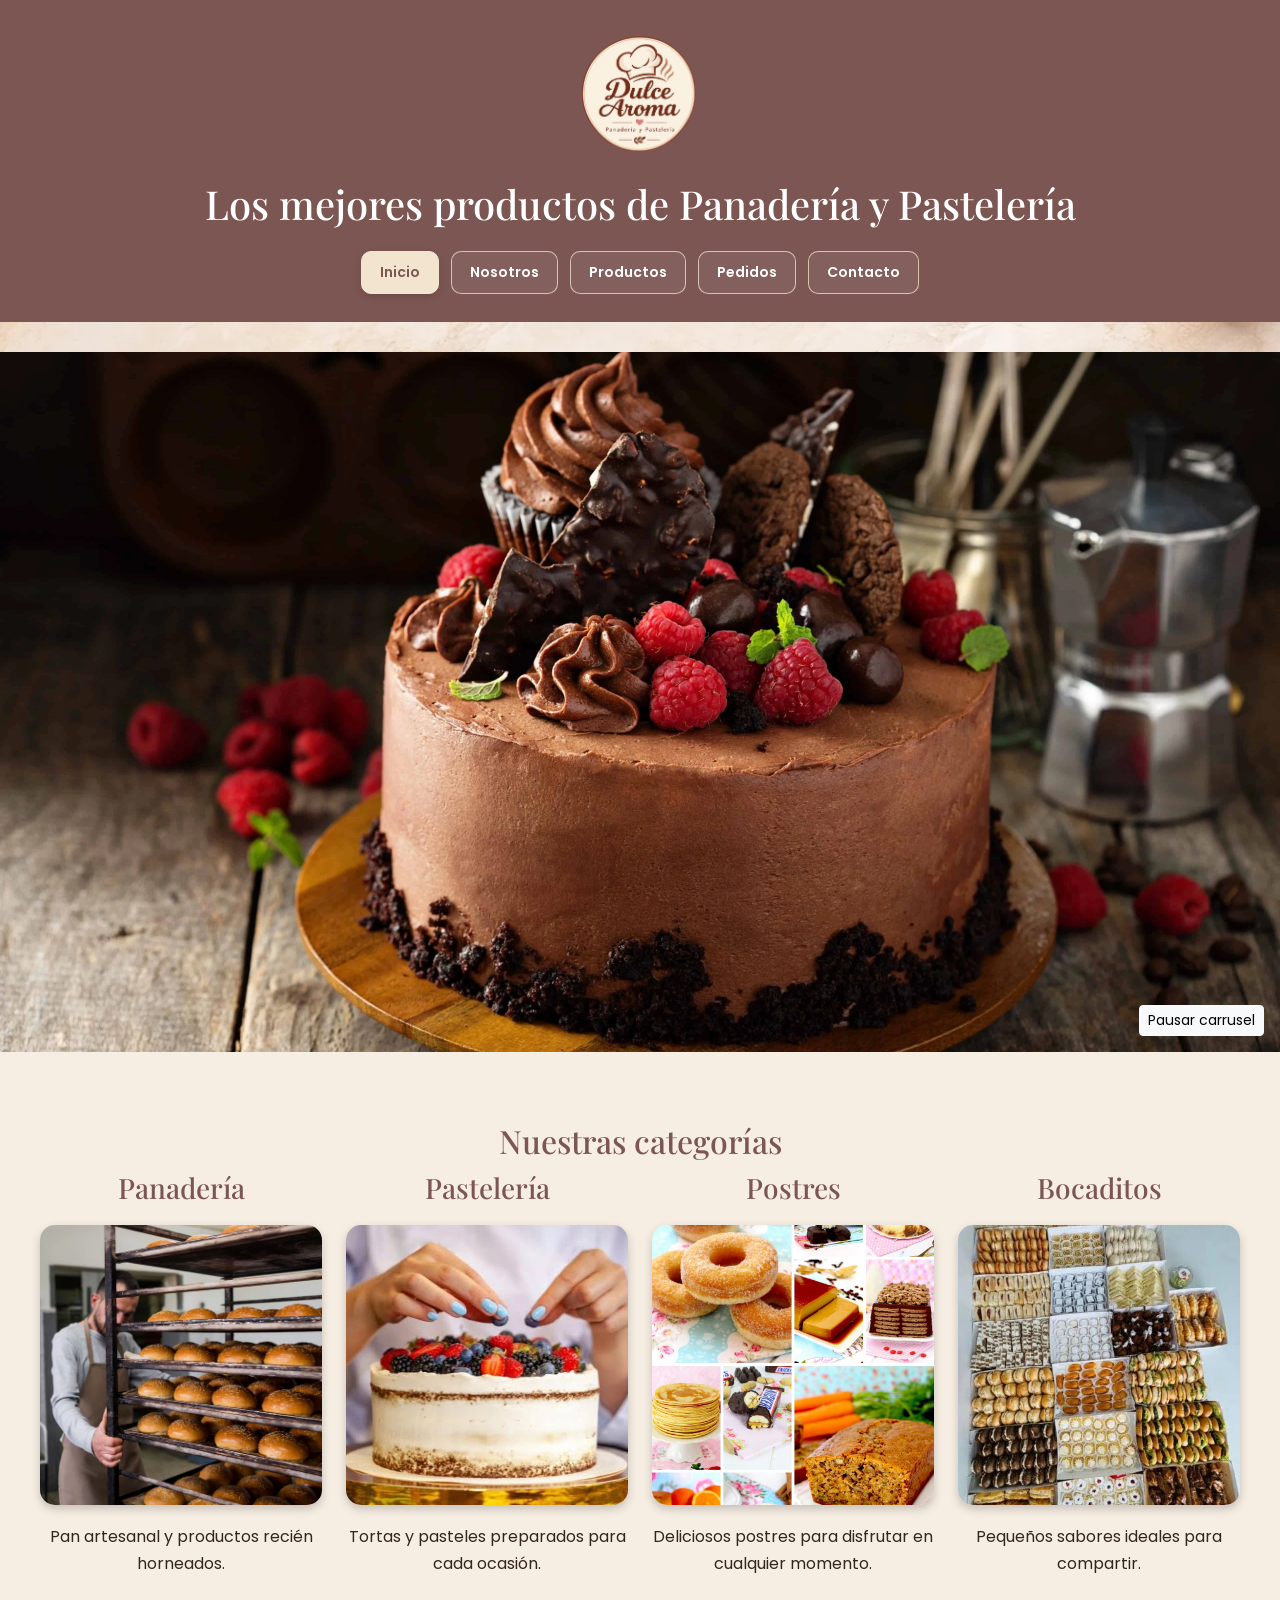
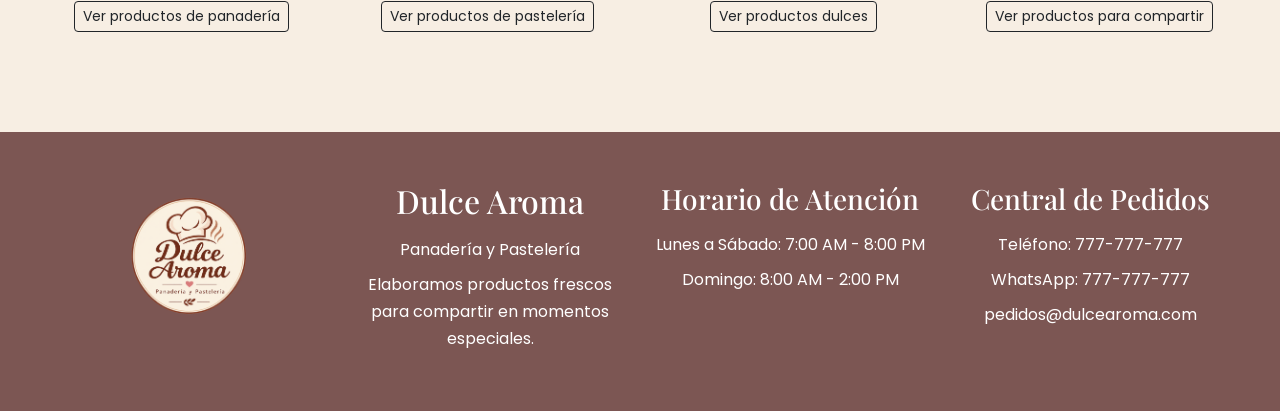
==== commit 67bbdef5: "actualizacion 8" ====
--- a/index.html
+++ b/index.html
@@ -6,6 +6,8 @@
     <meta name="viewport" content="width=device-width, initial-scale=1.0">
 
     <title>Inicio | Dulce Aroma</title>
+
+    <meta name="description" content="Descubre Dulce Aroma, panadería y pastelería con panes artesanales, tortas, postres y bocaditos preparados para compartir.">
 
     <!-- Bootstrap 5.3.8 -->
     <link href="https://cdn.jsdelivr.net/npm/bootstrap@5.3.8/dist/css/bootstrap.min.css"
@@ -27,16 +29,13 @@
 
 <body>
 
-    <!-- ACCESIBILIDAD: ENLACE PARA SALTAR AL CONTENIDO -->
+    <!-- ENLACE PARA SALTAR AL CONTENIDO -->
     <a href="#contenidoPrincipal" class="visually-hidden-focusable">
         Saltar al contenido principal
     </a>
 
 
-    <!-- =====================================================
-         HEADER
-    ====================================================== -->
-
+    <!-- HEADER -->
     <header>
 
         <img src="img/logo.webp"
@@ -46,7 +45,6 @@
 
 
         <!-- MENÚ RESPONSIVE BOOTSTRAP -->
-
         <nav class="navbar navbar-expand-lg navbar-dark"
             aria-label="Navegación principal">
 
@@ -81,35 +79,27 @@
                         </li>
 
                         <li class="nav-item">
-
                             <a class="nav-link" href="nosotros.html">
                                 Nosotros
                             </a>
-
                         </li>
 
                         <li class="nav-item">
-
                             <a class="nav-link" href="productos.html">
                                 Productos
                             </a>
-
                         </li>
 
                         <li class="nav-item">
-
                             <a class="nav-link" href="pedidos.html">
                                 Pedidos
                             </a>
-
                         </li>
 
                         <li class="nav-item">
-
                             <a class="nav-link" href="contacto.html">
                                 Contacto
                             </a>
-
                         </li>
 
                     </ul>
@@ -123,17 +113,11 @@
     </header>
 
 
-    <!-- =====================================================
-         CONTENIDO PRINCIPAL
-    ====================================================== -->
-
+    <!-- CONTENIDO PRINCIPAL -->
     <main id="contenidoPrincipal" tabindex="-1">
 
 
-        <!-- =================================================
-             CARRUSEL DE IMÁGENES
-        ================================================== -->
-
+        <!-- CARRUSEL DE IMÁGENES -->
         <section class="slider"
             aria-label="Productos destacados"
             aria-roledescription="carrusel">
@@ -156,7 +140,6 @@
 
 
             <!-- CONTROL PARA PAUSAR Y REANUDAR EL CARRUSEL -->
-
             <button type="button"
                 class="btn btn-light btn-sm position-absolute bottom-0 end-0 m-3"
                 id="controlCarrusel"
@@ -170,10 +153,7 @@
         </section>
 
 
-        <!-- =================================================
-             CATEGORÍAS
-        ================================================== -->
-
+        <!-- CATEGORÍAS -->
         <section class="categorias"
             aria-labelledby="tituloCategorias">
 
@@ -186,7 +166,6 @@
 
 
                 <!-- PANADERÍA -->
-
                 <article class="col-12 col-md-6 col-lg-3"
                     aria-labelledby="tituloPanaderia">
 
@@ -195,7 +174,9 @@
                     </h3>
 
                     <img src="img/CATEGORIAS/categoria1.webp"
-                        alt="Variedad de panes artesanales">
+                        alt="Variedad de panes artesanales"
+                        loading="lazy"
+                        decoding="async">
 
                     <p>
                         Pan artesanal y productos recién horneados.
@@ -210,7 +191,6 @@
 
 
                 <!-- PASTELERÍA -->
-
                 <article class="col-12 col-md-6 col-lg-3"
                     aria-labelledby="tituloPasteleria">
 
@@ -219,7 +199,9 @@
                     </h3>
 
                     <img src="img/CATEGORIAS/categoria2.webp"
-                        alt="Tortas y pasteles de Dulce Aroma">
+                        alt="Tortas y pasteles de Dulce Aroma"
+                        loading="lazy"
+                        decoding="async">
 
                     <p>
                         Tortas y pasteles preparados para cada ocasión.
@@ -234,7 +216,6 @@
 
 
                 <!-- POSTRES -->
-
                 <article class="col-12 col-md-6 col-lg-3"
                     aria-labelledby="tituloPostres">
 
@@ -243,7 +224,9 @@
                     </h3>
 
                     <img src="img/CATEGORIAS/categoria3.webp"
-                        alt="Postres variados de Dulce Aroma">
+                        alt="Postres variados de Dulce Aroma"
+                        loading="lazy"
+                        decoding="async">
 
                     <p>
                         Deliciosos postres para disfrutar en cualquier momento.
@@ -258,7 +241,6 @@
 
 
                 <!-- BOCADITOS -->
-
                 <article class="col-12 col-md-6 col-lg-3"
                     aria-labelledby="tituloBocaditos">
 
@@ -267,7 +249,9 @@
                     </h3>
 
                     <img src="img/CATEGORIAS/categoria4.webp"
-                        alt="Variedad de pequeños bocaditos">
+                        alt="Variedad de pequeños bocaditos"
+                        loading="lazy"
+                        decoding="async">
 
                     <p>
                         Pequeños sabores ideales para compartir.
@@ -288,10 +272,7 @@
     </main>
 
 
-    <!-- =====================================================
-         FOOTER
-    ====================================================== -->
-
+    <!-- FOOTER -->
     <footer aria-label="Información de Dulce Aroma">
 
         <div class="container-fluid">
@@ -300,17 +281,17 @@
 
 
                 <!-- LOGOTIPO -->
-
                 <div class="col-12 col-sm-6 col-lg-3 footer-col">
 
                     <img src="img/logo.webp"
-                        alt="Logotipo de Dulce Aroma">
+                        alt="Logotipo de Dulce Aroma"
+                        loading="lazy"
+                        decoding="async">
 
                 </div>
 
 
                 <!-- DESCRIPCIÓN -->
-
                 <div class="col-12 col-sm-6 col-lg-3 footer-col">
 
                     <h2>Dulce Aroma</h2>
@@ -327,7 +308,6 @@
 
 
                 <!-- HORARIOS -->
-
                 <div class="col-12 col-sm-6 col-lg-3 footer-col">
 
                     <h3>Horario de Atención</h3>
@@ -344,7 +324,6 @@
 
 
                 <!-- CONTACTO -->
-
                 <div class="col-12 col-sm-6 col-lg-3 footer-col">
 
                     <h3>Central de Pedidos</h3>
@@ -381,22 +360,17 @@
     </footer>
 
 
-    <!-- =====================================================
-         BOOTSTRAP JAVASCRIPT
-    ====================================================== -->
-
+    <!-- BOOTSTRAP JAVASCRIPT -->
     <script src="https://cdn.jsdelivr.net/npm/bootstrap@5.3.8/dist/js/bootstrap.bundle.min.js"
         integrity="sha384-FKyoEForCGlyvwx9Hj09JcYn3nv7wiPVlz7YYwJrWVcXK/BmnVDxM+D2scQbITxI"
         crossorigin="anonymous"></script>
 
 
-    <!-- =====================================================
-         CONTROL ACCESIBLE DEL CARRUSEL
-    ====================================================== -->
-
+    <!-- CONTROL ACCESIBLE DEL CARRUSEL -->
     <script>
 
         const carrusel = document.querySelector(".imagenes");
+
         const botonCarrusel = document.querySelector("#controlCarrusel");
 
         const preferenciaMovimiento = window.matchMedia(
@@ -459,4 +433,4 @@
     </script>
 
 </body>
-</html>
+</html>
